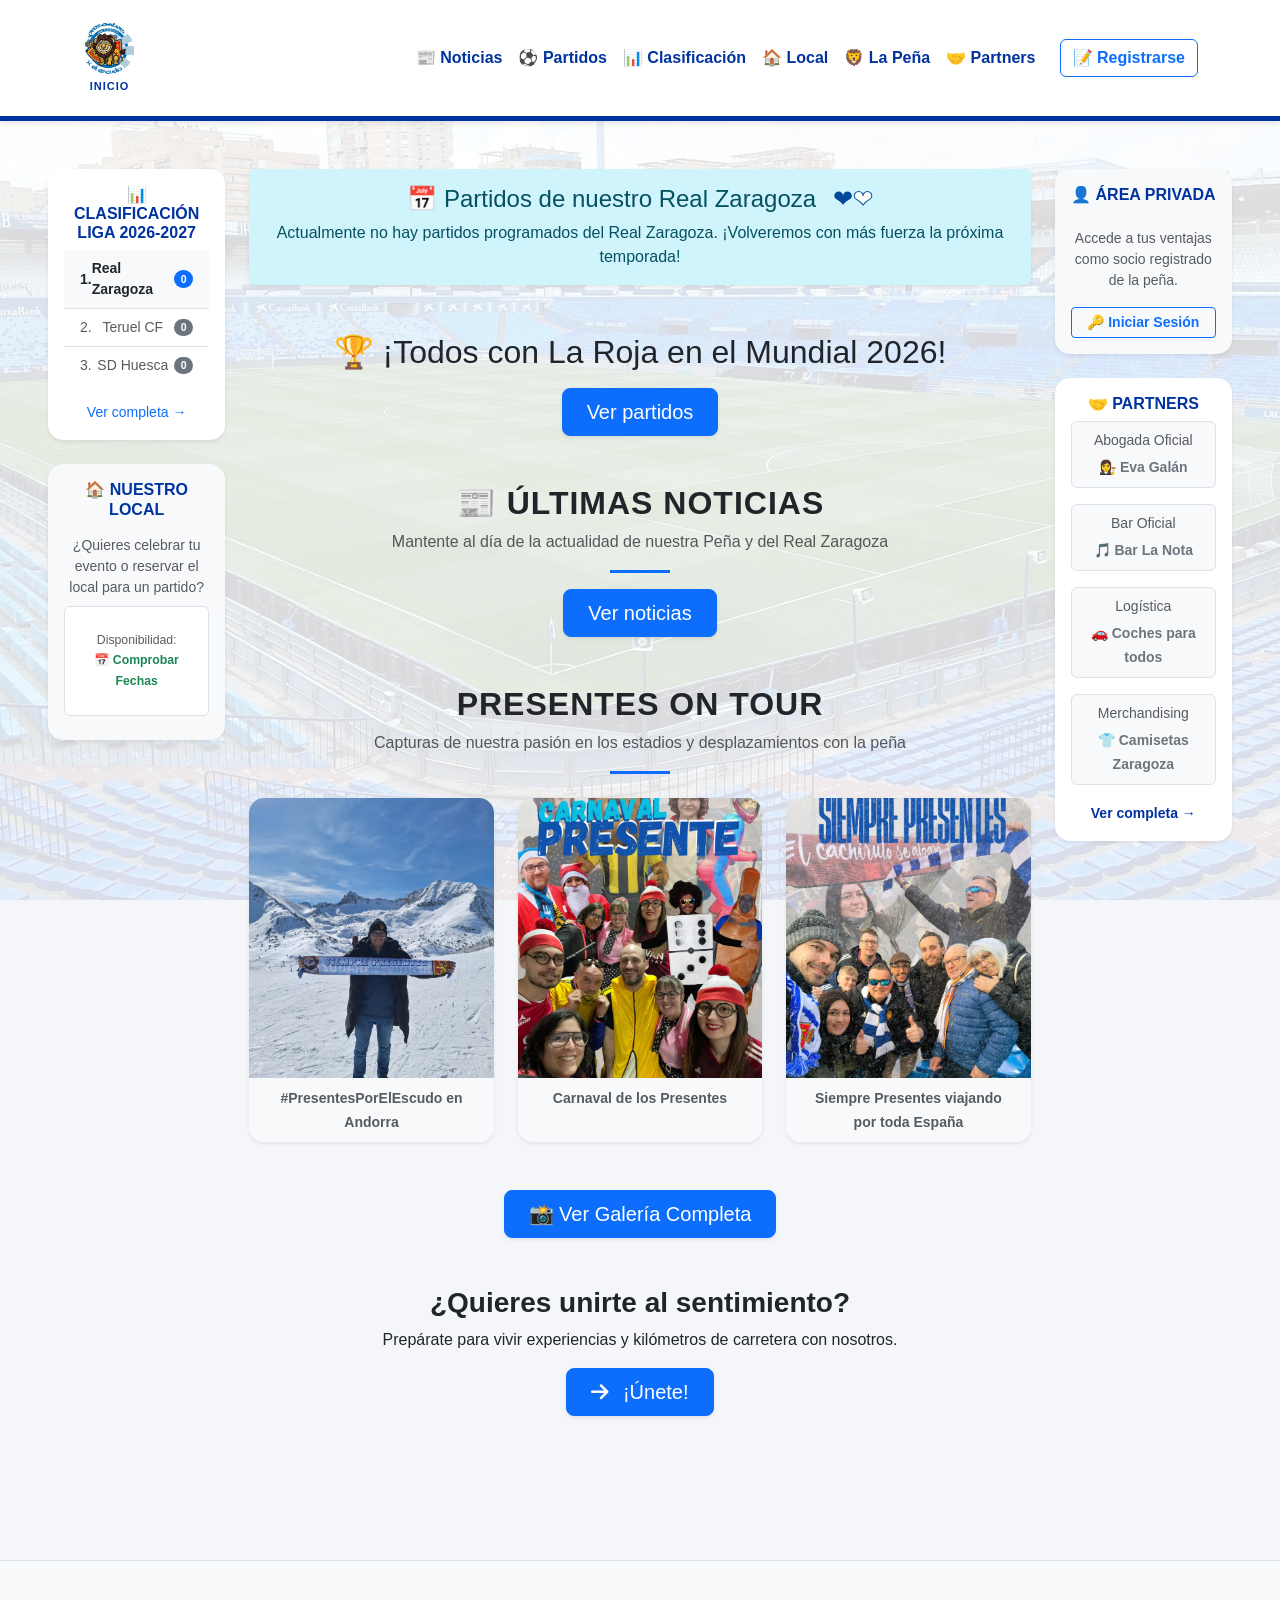
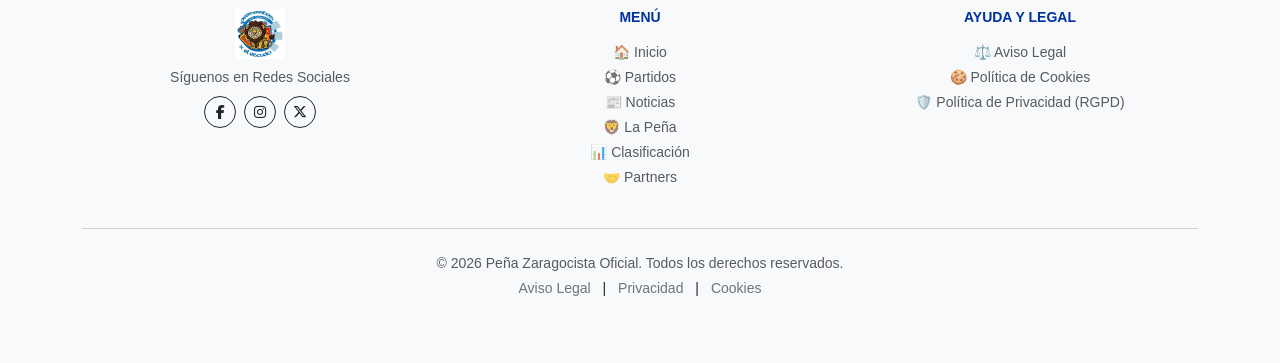
==== frontend/index.html @ 345c4e86 "Eliminacion de codigo duplicado" ====
<!DOCTYPE html>
<html lang="es">
<head>
    <meta charset="UTF-8">
    <meta name="viewport" content="width=device-width, initial-scale=1.0">
    <title>Peña Zaragocista - Portal Oficial</title>
    <link href="https://cdn.jsdelivr.net/npm/bootstrap@5.3.3/dist/css/bootstrap.min.css" rel="stylesheet">
    <link rel="stylesheet" href="https://cdnjs.cloudflare.com/ajax/libs/font-awesome/6.4.0/css/all.min.css">
    <link rel="stylesheet" href="css/style.css">
</head>
<body>

    <div id="header-placeholder"></div>

    <main class="py-5">
        <div class="container-fluid px-lg-5"> 
            <div class="row">
                
                <aside class="col-12 col-lg-2 d-none d-lg-block">
                    <div class="card p-3 border-0 shadow-sm mb-4 position-sticky" style="top: 20px;">
                        <h6 class="fw-bold text-center text-uppercase style-color" style="color: #0033A0;">📊 Clasificación Liga 2026-2027</h6>
                        <ol class="list-group list-group-numbered list-group-flush small">
                            <li class="list-group-item d-flex justify-content-between align-items-center fw-bold bg-light">
                                Real Zaragoza <span class="badge bg-primary rounded-pill">0</span>
                            </li>
                            <li class="list-group-item d-flex justify-content-between align-items-center text-muted">
                                Teruel CF <span class="badge bg-secondary rounded-pill">0</span>
                            </li>
                            <li class="list-group-item d-flex justify-content-between align-items-center text-muted">
                                SD Huesca <span class="badge bg-secondary rounded-pill">0</span>
                            </li>
                        </ol>
                        <div class="text-center mt-3">
                            <a href="clasificacion.html" class="btn btn-sm btn-link p-0 text-decoration-none">Ver completa →</a>
                        </div>
                    </div>

                    <div class="card p-3 border-0 shadow-sm position-sticky" style="top: 240px; text-align: center; background-color: #f8f9fa;">
                        <h6 class="fw-bold text-uppercase style-color" style="color: #0033A0;">🏠 Nuestro Local</h6>
                        <div class="text-start small mt-2">
                            <p class="text-muted mb-2 text-center">¿Quieres celebrar tu evento o reservar el local para un partido?</p>
                            <div class="p-2 border rounded bg-white mb-2 text-center">
                                <a href="reservas.html" class="list-group-item list-group-item-action py-3 lh-tight">
                                    <small class="text-muted d-block">Disponibilidad:</small>
                                    <span class="fw-bold text-success small">📅 Comprobar Fechas</span>
                                </a>
                            </div>
                        </div>
                    </div>
                </aside>

                <div class="col-12 col-lg-8">
                    <div class="alert alert-info border-0 shadow-sm mb-5 text-center" role="alert">
                        <h4 class="alert-heading">📅 Partidos de nuestro  Real Zaragoza <span style="color: #004a99; margin-left: 10px;">❤</span><span style="color: #ffffff; -webkit-text-stroke: 1px #004a99;">❤</span></h4>
                        <p class="mb-0">Actualmente no hay partidos programados del Real Zaragoza. ¡Volveremos con más fuerza la próxima temporada!</p>
                    </div>

                    <div class="text-center mb-4">
                        <h2 class="mb-3">🏆 ¡Todos con La Roja en el Mundial 2026!</h2>
                        <a href="partidos.html" class="btn btn-primary btn-lg shadow-sm px-4">Ver partidos</a>
                    </div>
                    <div id="contenedor-mundial" class="row g-4 justify-content-center"></div>
                    
                    <section class="my-5">
                        <div class="text-center mb-4">
                            <h2 class="fw-bold text-uppercase" style="letter-spacing: 1px;">📰 Últimas Noticias</h2>
                            <p class="text-muted">Mantente al día de la actualidad de nuestra Peña y del Real Zaragoza</p>
                            <hr class="mx-auto" style="width: 60px; height: 3px; background-color: #0d6efd; border: none; opacity: 1;">
                            <a href="noticias.html" class="btn btn-primary btn-lg shadow-sm px-4">Ver noticias</a>
                        </div>
                        <div id="contenedor-noticias" class="row g-4 justify-content-center"></div>
                    </section>

                    <section class="my-5">
                        <div class="text-center mb-4">
                            <h2 class="fw-bold text-uppercase" style="letter-spacing: 1px;">Presentes On Tour</h2>
                            <p class="text-muted">Capturas de nuestra pasión en los estadios y desplazamientos con la peña</p>
                            <hr class="mx-auto" style="width: 60px; height: 3px; background-color: #0d6efd; border: none; opacity: 1;">
                        </div>

                        <div class="row g-4">
                            <div class="col-12 col-md-4">
                                <div class="card h-100 border-0 shadow-sm overflow-hidden gallery-card">
                                    <img src="assets/viaje_andorra.webp" class="card-img-top img-fluid" alt="Desplazamiento Andorra" style="object-fit: cover; height: 280px;" data-bs-toggle="modal" data-bs-target="#galleryModal" onclick="enmascararImagen(this)">
                                    <div class="card-body bg-light text-center py-2">
                                        <small class="text-muted fw-bold">#PresentesPorElEscudo en Andorra</small>
                                    </div>
                                </div>
                            </div>
                            <div class="col-12 col-md-4">
                                <div class="card h-100 border-0 shadow-sm overflow-hidden gallery-card">
                                    <img src="assets/carnaval_presentes.webp" class="card-img-top img-fluid" alt="Recibimiento al Real Zaragoza" style="object-fit: cover; height: 280px;" data-bs-toggle="modal" data-bs-target="#galleryModal" onclick="enmascararImagen(this)">
                                    <div class="card-body bg-light text-center py-2">
                                        <small class="text-muted fw-bold">Carnaval de los Presentes</small>
                                    </div>
                                </div>
                            </div>
                            <div class="col-12 col-md-4">
                                <div class="card h-100 border-0 shadow-sm overflow-hidden gallery-card">
                                    <img src="assets/Siempre_presentes.webp" class="card-img-top img-fluid" alt="Grada Romareda" style="object-fit: cover; height: 280px;" data-bs-toggle="modal" data-bs-target="#galleryModal" onclick="enmascararImagen(this)">
                                    <div class="card-body bg-light text-center py-2">
                                        <small class="text-muted fw-bold">Siempre Presentes viajando por toda España</small>
                                    </div>
                                </div>
                            </div>
                        </div>

                        <div class="text-center mt-5">
                            <a href="galeria.html" class="btn btn-primary btn-lg shadow-sm px-4">📸 Ver Galería Completa</a>
                        </div>
                        <div class="text-center mt-5">
                            <h3 class="fw-bold">¿Quieres unirte al sentimiento?</h3>
                            <p>Prepárate para vivir experiencias y kilómetros de carretera con nosotros.</p>
                            <a href="contacto.html" class="btn btn-primary btn-lg shadow-sm px-4">
                                <i class="fas fa-arrow-right me-2"></i> ¡Únete!
                            </a>
                        </div>
                    </section>
                </div>

                <aside class="col-12 col-lg-2 d-none d-lg-block">
    
                    <div class="card p-3 border-0 shadow-sm mb-4 position-sticky" style="top: 20px; text-align: center; background-color: #f8f9fa;">
                        <h6 class="fw-bold text-uppercase style-color" style="color: #0033A0;">👤 Área Privada</h6>
                        
                        <div id="panel-anonimo" class="mt-3">
                            <p class="text-muted small">Accede a tus ventajas como socio registrado de la peña.</p>
                            <a href="login.html" class="btn btn-sm btn-outline-primary w-100 fw-bold">🔑 Iniciar Sesión</a>
                        </div>

                        <div id="socio-panel-info" class="text-start small mt-2 d-none">
                            <div class="text-center mb-2">
                                <span class="fw-bold" id="nombre-bienvenida">Socio</span>
                            </div>
                            <div class="p-2 border rounded bg-white mb-2">
                                <small class="text-muted d-block">Estado de Cuota:</small>
                                <span class="badge bg-success">✅ Pagada 2026</span>
                            </div>
                            <div class="p-2 border rounded bg-white mb-2">
                                <small class="text-muted d-block">Tus Reservas:</small>
                                <span class="fw-bold text-secondary text-truncate d-block">🚗 Coches en el area privada</span>
                            </div>
                            
                            <div class="text-center mt-3 d-flex flex-column gap-2">
                                <a href="socio.html" class="btn btn-sm btn-primary w-100 fw-bold">Gestionar mi Perfil</a>
                                <button id="btn-cerrar-sesion" class="btn btn-sm btn-link text-danger text-decoration-none">Cerrar Sesión</button>
                            </div>
                        </div>
                    </div>

                    <div class="card p-3 border-0 shadow-sm position-sticky" style="top: 260px; text-align: center;">
                        <h6 class="fw-bold text-uppercase style-color" style="color: #0033A0;">🤝 Partners</h6>
                        <div class="d-flex flex-column gap-3 align-items-center">
                            <div class="p-2 border rounded bg-light w-100">
                                <small class="text-muted d-block mb-1">Abogada Oficial</small>
                                <span class="fw-bold text-secondary small">👩‍⚖️ Eva Galán</span>
                            </div>
                            <div class="p-2 border rounded bg-light w-100">
                                <small class="text-muted d-block mb-1">Bar Oficial</small>
                                <span class="fw-bold text-secondary small">🎵 Bar La Nota</span>
                            </div>
                            <div class="p-2 border rounded bg-light w-100">
                                <small class="text-muted d-block mb-1">Logística</small>
                                <span class="fw-bold text-secondary small">🚗 Coches para todos</span>
                            </div>
                            <div class="p-2 border rounded bg-light w-100">
                                <small class="text-muted d-block mb-1">Merchandising</small>
                                <span class="fw-bold text-secondary small">👕 Camisetas Zaragoza</span>
                            </div>
                        </div>
                        <div class="text-center mt-3">
                            <a href="partners.html" class="btn btn-sm btn-link p-0 text-decoration-none fw-bold" style="color: #0033A0;">Ver completa →</a>
                        </div>
                    </div>
                </aside>

            </div>
        </div>
    </main>

    <div id="footer-placeholder"></div>

    <script src="https://cdn.jsdelivr.net/npm/bootstrap@5.3.3/dist/js/bootstrap.bundle.min.js"></script>
    <script src="js/components/header.js"></script>
    <script src="js/components/footer.js"></script>
    <script src="js/app.js"></script>

    <script>
        document.addEventListener("DOMContentLoaded", () => {
            const panelAnonimo = document.getElementById("panel-anonimo");
            const socioPanelInfo = document.getElementById("socio-panel-info");
            const nombreBienvenida = document.getElementById("nombre-bienvenida");
            const btnCambiarRol = document.getElementById("btn-cambiar-rol");
            const btnCerrarSesion = document.getElementById("btn-cerrar-sesion");

            const socioId = localStorage.getItem("socio_id");
            const socioNombre = localStorage.getItem("socio_nombre");
            const socioRol = localStorage.getItem("socio_rol"); 

            if (socioId && socioNombre) {
                panelAnonimo.classList.add("d-none");
                socioPanelInfo.classList.remove("d-none");
                nombreBienvenida.textContent = `¡Hola, ${socioNombre}!`;

                // PUNTO 3: REPARACIÓN ROBUSTA DEL FILTRO DE SEGURIDAD DEL BOTÓN ADMIN
                if (socioRol === "Admin" || socioRol === "admin") {
                    btnCambiarRol.classList.remove("d-none"); 
                    btnCambiarRol.setAttribute("href", "panel.html"); 
                } else {
                    btnCambiarRol.classList.add("d-none"); // Se asegura de ocultarlo a los socios normales
                }
            } else {
                if (panelAnonimo) {
                    panelAnonimo.classList.remove('d-none');
                    panelAnonimo.classList.add("d-block");
                }
                if (socioPanelInfo) socioPanelInfo.classList.add("d-none");
            }

            if (btnCerrarSesion) {
                btnCerrarSesion.addEventListener("click", (e) => {
                    e.preventDefault();
                    localStorage.clear();
                    window.location.reload();
                });
            }
        });

        function enmascararImagen(elemento) {
            const rutaImagen = elemento.getAttribute('src');
            const imagenModal = document.getElementById('modalImage');
            if (imagenModal) {
                imagenModal.setAttribute('src', rutaImagen);
            }
        }
    </script>

    <div class="modal fade" id="galleryModal" tabindex="-1" aria-hidden="true">
        <div class="modal-dialog modal-dialog-centered modal-lg">
            <div class="modal-content bg-transparent border-0">
                <div class="modal-body p-0 position-relative text-center">
                    <button type="button" class="btn-close btn-close-white position-absolute top-0 end-0 m-3" data-bs-dismiss="modal" aria-label="Close"></button>
                    <img src="" id="modalImage" class="img-fluid rounded shadow-lg" alt="Imagen ampliada" style="max-height: 85vh; object-fit: contain;">
                </div>
            </div>
        </div>
    </div>

</body>
</html>
---- frontend/css/style.css ----
/* --- 1. VARIABLES CORPORATIVAS --- */
:root {
    --azul-zaragoza: #0033A0;
    --oro-zaragoza: #FFD700;
    --blanco: #ffffff;
    --gris-fondo: #f4f6f9;
    --gris-texto: #212529;
}

/* --- 2. ESTRUCTURA BASE --- */
* { box-sizing: border-box; }

body {
    /* Combinamos un filtro blanco semitransparente (85%) y la imagen de fondo */
    background-image: linear-gradient(rgba(255, 255, 255, 0.85), rgba(255, 255, 255, 0.85)), url('../assets/romareda.jpg'); 
    
    /* Nota: He usado 'Andorra-Real_Zaragoza_previa.webp' que sé que la tienes en assets, 
       si descargas otra específica del estadio, cambia el nombre aquí a 'romareda-bg.jpg' */

    background-attachment: fixed;    /* El fondo se queda quieto al hacer scroll */
    background-position: center;     /* Centra la foto */
    background-repeat: no-repeat;    /* Evita que se duplique */
    background-size: cover;          /* Cubre toda la pantalla */
    background-color: var(--gris-fondo); /* Respaldo por si acaso */
    
    color: var(--gris-texto);
    font-family: 'Segoe UI', Roboto, Helvetica, Arial, sans-serif;
    min-height: 100vh;
    display: flex;
    flex-direction: column;
    margin: 0;
}

main {
    flex: 1;
    padding-bottom: 3rem;
}

/* --- 3. HEADER & NAVBAR --- */
#header-placeholder .navbar {
    background-color: var(--blanco) !important;
    border-bottom: 5px solid var(--azul-zaragoza) !important;
    padding: 1rem 0;
    box-shadow: 0 2px 5px rgba(0,0,0,0.1);
}

/* Efecto hover en los enlaces del menú */
.navbar-nav .nav-link {
    transition: transform 0.2s, opacity 0.2s;
}

.navbar-nav .nav-link:hover {
    transform: translateY(-2px);
    opacity: 0.7;
}

/* --- 4. CARTELERA Y TARJETAS --- */
.card {
    border: none;
    border-radius: 15px;
    box-shadow: 0 6px 15px rgba(0,0,0,0.08);
    transition: all 0.3s ease;
}

.card:hover { transform: translateY(-5px); }

/* --- 5. FOOTER Y REDES --- */
footer {
    background-color: var(--blanco);
    border-top: 1px solid #dee2e6;
    padding: 2rem 0;
    text-align: center;
}

.footer-sociales a {
    color: var(--azul-zaragoza);
    font-size: 1.5rem;
    transition: 0.3s;
}

/* --- 6. SECCIÓN GALERÍA INTERACTIVA --- */
.gallery-card img {
    transition: transform 0.4s ease;
    cursor: zoom-in; /* Cursor de lupa para invitar al clic */
}

.gallery-card:hover img {
    transform: scale(1.05); /* Zoom suave a la foto */
}

.gallery-card {
    transition: box-shadow 0.3s ease;
}

.gallery-card:hover {
    box-shadow: 0 8px 20px rgba(0,0,0,0.15) !important;
}
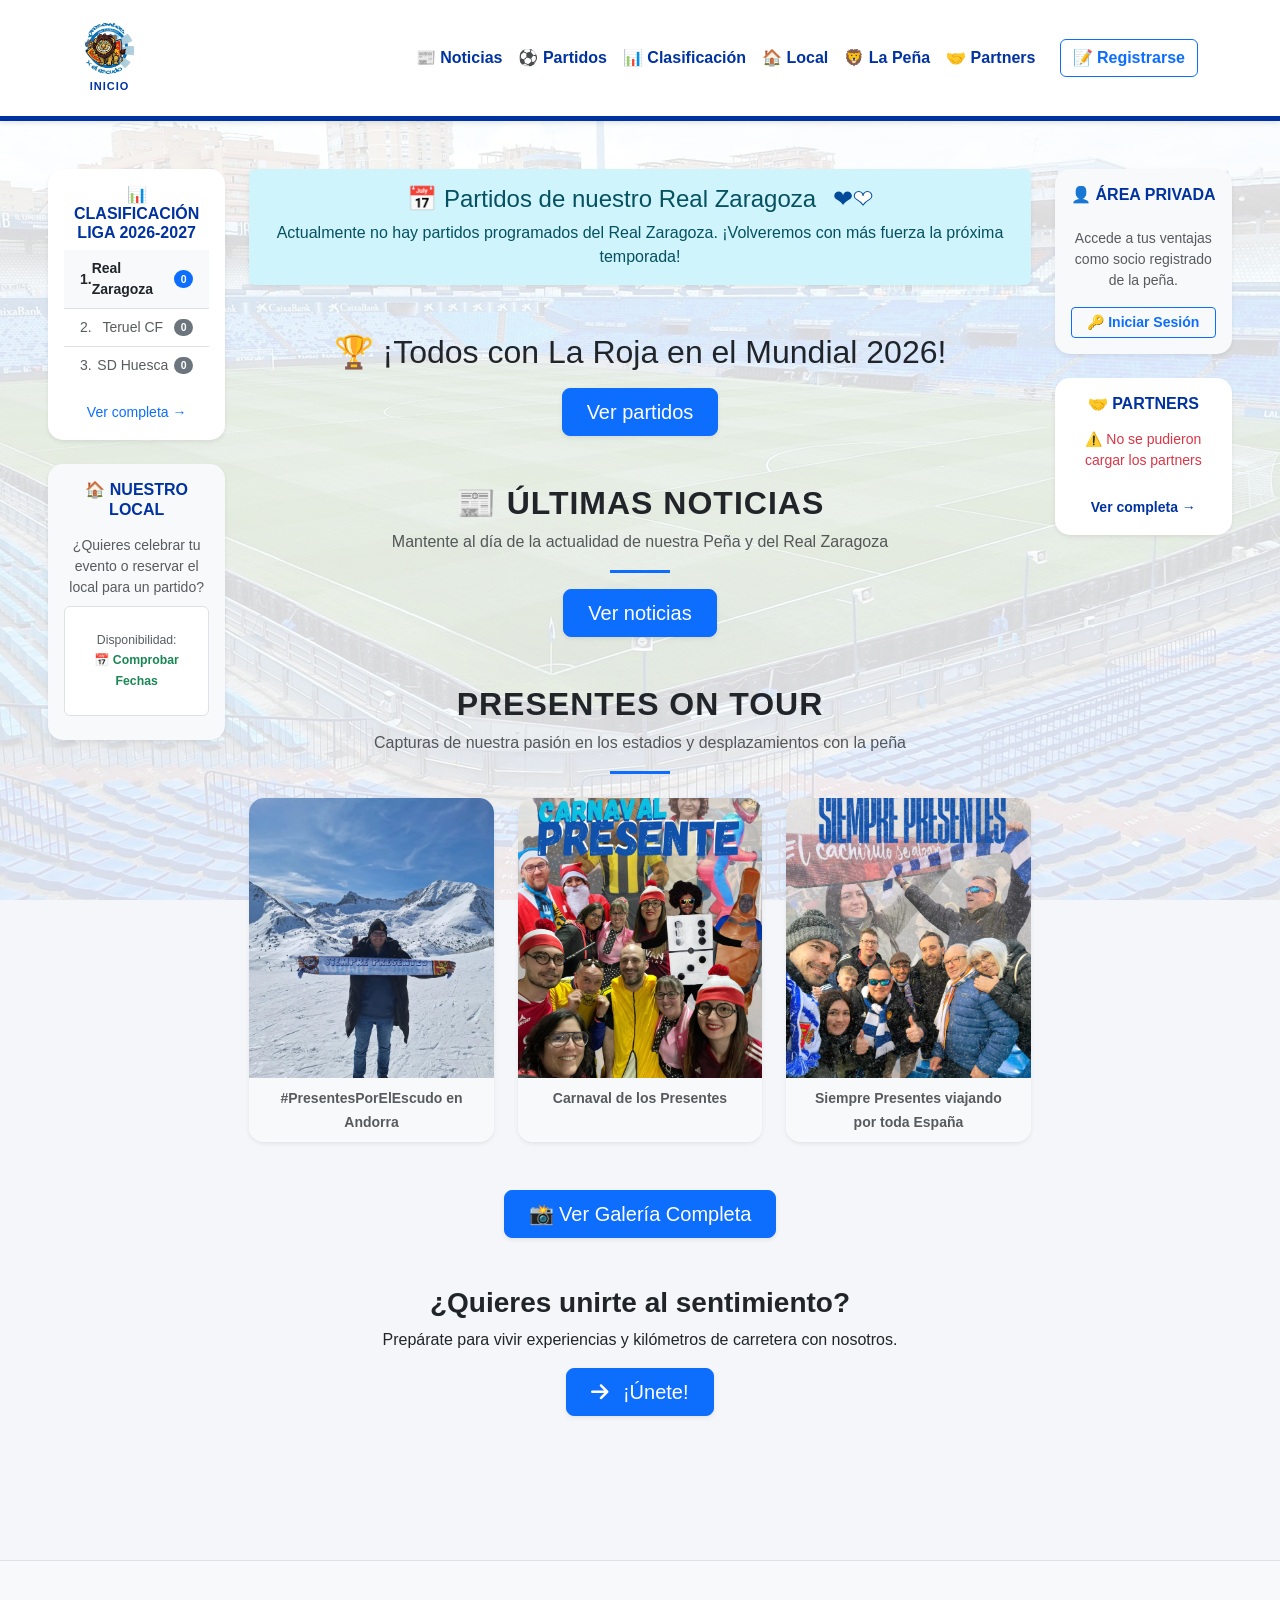
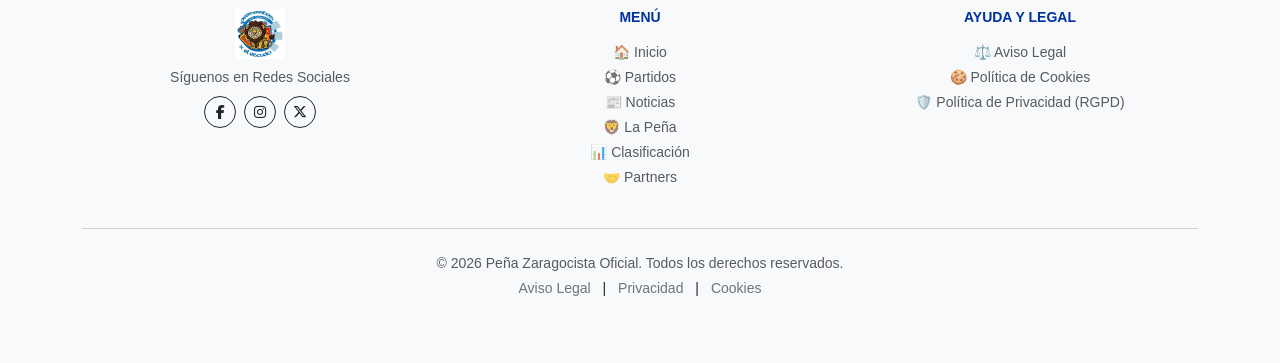
==== commit 96040e30: "eat: partners dinámicos integrados en index, vista pública y panel admin con IDs corregidos" ====
--- a/frontend/index.html
+++ b/frontend/index.html
@@ -150,24 +150,11 @@
 
                     <div class="card p-3 border-0 shadow-sm position-sticky" style="top: 260px; text-align: center;">
                         <h6 class="fw-bold text-uppercase style-color" style="color: #0033A0;">🤝 Partners</h6>
-                        <div class="d-flex flex-column gap-3 align-items-center">
-                            <div class="p-2 border rounded bg-light w-100">
-                                <small class="text-muted d-block mb-1">Abogada Oficial</small>
-                                <span class="fw-bold text-secondary small">👩‍⚖️ Eva Galán</span>
-                            </div>
-                            <div class="p-2 border rounded bg-light w-100">
-                                <small class="text-muted d-block mb-1">Bar Oficial</small>
-                                <span class="fw-bold text-secondary small">🎵 Bar La Nota</span>
-                            </div>
-                            <div class="p-2 border rounded bg-light w-100">
-                                <small class="text-muted d-block mb-1">Logística</small>
-                                <span class="fw-bold text-secondary small">🚗 Coches para todos</span>
-                            </div>
-                            <div class="p-2 border rounded bg-light w-100">
-                                <small class="text-muted d-block mb-1">Merchandising</small>
-                                <span class="fw-bold text-secondary small">👕 Camisetas Zaragoza</span>
-                            </div>
-                        </div>
+                        
+                        <div id="contenedor-partners-index" class="d-flex flex-column gap-3 align-items-center">
+                            <div class="text-muted small py-2">Cargando patrocinadores...</div>
+                        </div>
+                        
                         <div class="text-center mt-3">
                             <a href="partners.html" class="btn btn-sm btn-link p-0 text-decoration-none fw-bold" style="color: #0033A0;">Ver completa →</a>
                         </div>
@@ -178,7 +165,7 @@
         </div>
     </main>
 
-    <div id="footer-placeholder"></div>
+<div id="footer-placeholder"></div>
 
     <script src="https://cdn.jsdelivr.net/npm/bootstrap@5.3.3/dist/js/bootstrap.bundle.min.js"></script>
     <script src="js/components/header.js"></script>
@@ -186,7 +173,10 @@
     <script src="js/app.js"></script>
 
     <script>
-        document.addEventListener("DOMContentLoaded", () => {
+        document.addEventListener("DOMContentLoaded", async () => {
+            // -----------------------------------------------------------------
+            // 1. GESTIÓN DE SESIÓN Y ROLES DE SOCIO
+            // -----------------------------------------------------------------
             const panelAnonimo = document.getElementById("panel-anonimo");
             const socioPanelInfo = document.getElementById("socio-panel-info");
             const nombreBienvenida = document.getElementById("nombre-bienvenida");
@@ -198,16 +188,18 @@
             const socioRol = localStorage.getItem("socio_rol"); 
 
             if (socioId && socioNombre) {
-                panelAnonimo.classList.add("d-none");
-                socioPanelInfo.classList.remove("d-none");
-                nombreBienvenida.textContent = `¡Hola, ${socioNombre}!`;
-
-                // PUNTO 3: REPARACIÓN ROBUSTA DEL FILTRO DE SEGURIDAD DEL BOTÓN ADMIN
-                if (socioRol === "Admin" || socioRol === "admin") {
-                    btnCambiarRol.classList.remove("d-none"); 
-                    btnCambiarRol.setAttribute("href", "panel.html"); 
-                } else {
-                    btnCambiarRol.classList.add("d-none"); // Se asegura de ocultarlo a los socios normales
+                if (panelAnonimo) panelAnonimo.classList.add("d-none");
+                if (socioPanelInfo) socioPanelInfo.classList.remove("d-none");
+                if (nombreBienvenida) nombreBienvenida.textContent = `¡Hola, ${socioNombre}!`;
+
+                // Filtro de seguridad para el botón de Administración
+                if (btnCambiarRol) {
+                    if (socioRol === "Admin" || socioRol === "admin") {
+                        btnCambiarRol.classList.remove("d-none"); 
+                        btnCambiarRol.setAttribute("href", "panel.html"); 
+                    } else {
+                        btnCambiarRol.classList.add("d-none");
+                    }
                 }
             } else {
                 if (panelAnonimo) {
@@ -224,8 +216,47 @@
                     window.location.reload();
                 });
             }
+
+            // -----------------------------------------------------------------
+            // 2. CARGA DINÁMICA DE PARTNERS DESDE LA API
+            // -----------------------------------------------------------------
+            const contenedorPartners = document.getElementById("contenedor-partners-index");
+            if (contenedorPartners) {
+                // Si BACKEND_URL ya viene definida de js/app.js, la respeta; si no, usa el fallback local
+                const urlBackend = typeof BACKEND_URL !== "undefined" ? BACKEND_URL : "http://localhost:8000";
+
+                try {
+                    const res = await fetch(`${urlBackend}/partners`);
+                    if (!res.ok) throw new Error("Error en la respuesta del servidor");
+                    
+                    const partners = await res.json();
+                    
+                    if (partners.length === 0) {
+                        contenedorPartners.innerHTML = '<div class="text-muted small py-2">Próximamente nuevos patrocinadores</div>';
+                    } else {
+                        contenedorPartners.innerHTML = ""; // Limpiamos el mensaje de carga
+
+                        // Mostramos un máximo de 4 partners
+                        partners.slice(0, 4).forEach(partner => {
+                            const categoria = partner.categoria || partner.sector || "Patrocinador";
+                            const nombre = partner.nombre_comercial || partner.nombre || "Sponsor Activo";
+
+                            contenedorPartners.insertAdjacentHTML("beforeend", `
+                                <div class="p-2 border rounded bg-light w-100 animate__animated animate__fadeIn">
+                                    <small class="text-muted d-block mb-1 text-uppercase fw-semibold" style="font-size: 0.75rem;">${categoria}</small>
+                                    <span class="fw-bold text-secondary small">⭐ ${nombre}</span>
+                                </div>
+                            `);
+                        });
+                    }
+                } catch (err) {
+                    console.error("Error al cargar la barra lateral de partners:", err);
+                    contenedorPartners.innerHTML = '<div class="text-danger small py-2">⚠️ No se pudieron cargar los partners</div>';
+                }
+            }
         });
 
+        // Funciones globales (fuera del DOMContentLoaded para que el HTML pueda llamarlas con 'onclick')
         function enmascararImagen(elemento) {
             const rutaImagen = elemento.getAttribute('src');
             const imagenModal = document.getElementById('modalImage');
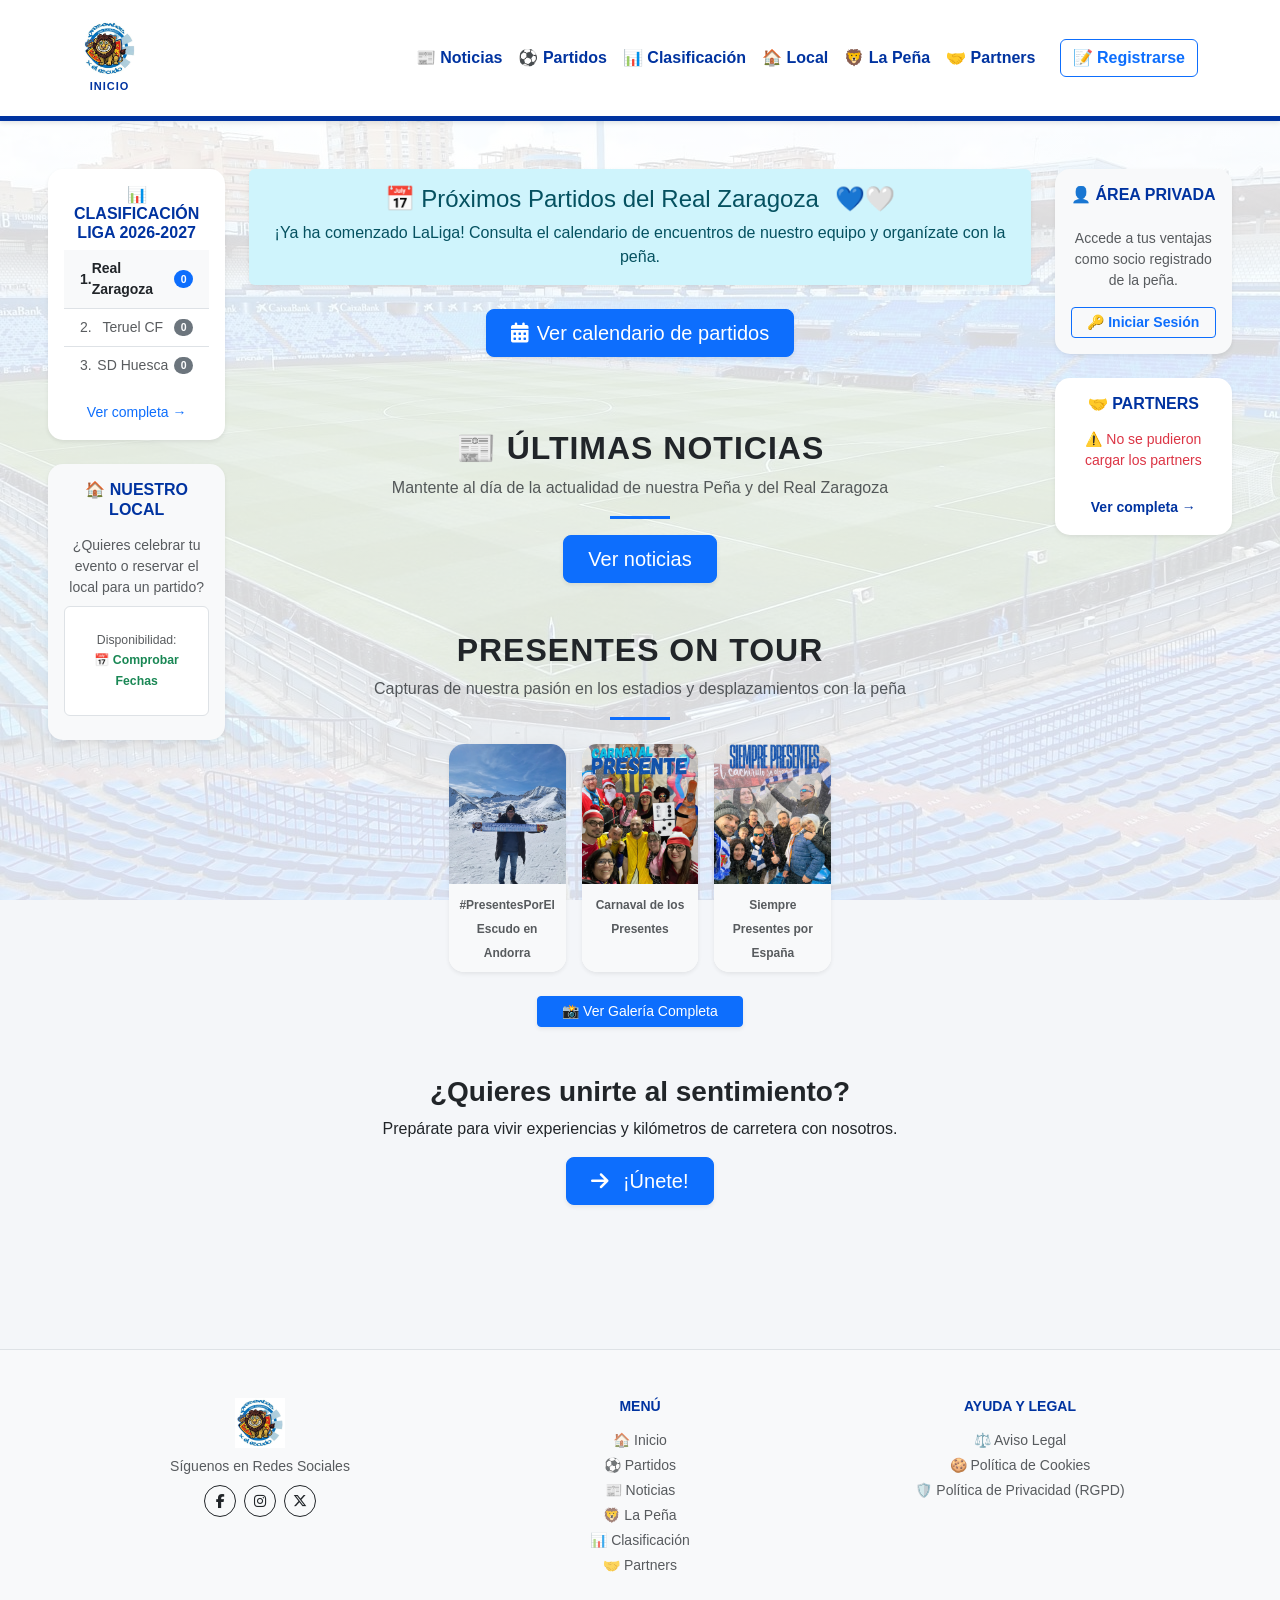
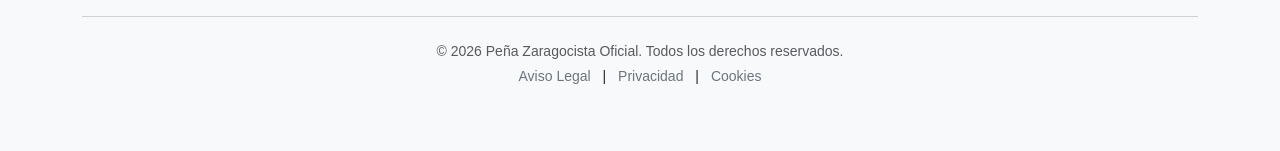
==== commit 1d7887c1: "Eliminanción de duplicidades y la parte del mundial no necesaria ya" ====
--- a/frontend/index.html
+++ b/frontend/index.html
@@ -50,16 +50,19 @@
                 </aside>
 
                 <div class="col-12 col-lg-8">
-                    <div class="alert alert-info border-0 shadow-sm mb-5 text-center" role="alert">
-                        <h4 class="alert-heading">📅 Partidos de nuestro  Real Zaragoza <span style="color: #004a99; margin-left: 10px;">❤</span><span style="color: #ffffff; -webkit-text-stroke: 1px #004a99;">❤</span></h4>
-                        <p class="mb-0">Actualmente no hay partidos programados del Real Zaragoza. ¡Volveremos con más fuerza la próxima temporada!</p>
-                    </div>
-
-                    <div class="text-center mb-4">
-                        <h2 class="mb-3">🏆 ¡Todos con La Roja en el Mundial 2026!</h2>
-                        <a href="partidos.html" class="btn btn-primary btn-lg shadow-sm px-4">Ver partidos</a>
-                    </div>
-                    <div id="contenedor-mundial" class="row g-4 justify-content-center"></div>
+                    <div class="alert alert-info border-0 shadow-sm mb-4 text-center" role="alert">
+                        <h4 class="alert-heading">📅 Próximos Partidos del Real Zaragoza <span style="color: #004a99; margin-left: 10px;">💙</span><span style="color: #ffffff; -webkit-text-stroke: 1px #004a99;">🤍</span></h4>
+                        <p class="mb-0">¡Ya ha comenzado LaLiga! Consulta el calendario de encuentros de nuestro equipo y organízate con la peña.</p>
+                    </div>
+
+                    <div class="text-center mb-5">
+                        <a href="partidos.html" class="btn btn-primary btn-lg shadow-sm px-4">
+                            <i class="fas fa-calendar-alt me-2"></i>Ver calendario de partidos
+                        </a>
+                    </div>
+
+                    <!-- Contenedor dinámico listo para renderizar las tarjetas/filas de los partidos desde tu script JavaScript -->
+                    <div id="contenedor-partidos" class="row g-4 justify-content-center"></div>
                     
                     <section class="my-5">
                         <div class="text-center mb-4">
@@ -78,36 +81,39 @@
                             <hr class="mx-auto" style="width: 60px; height: 3px; background-color: #0d6efd; border: none; opacity: 1;">
                         </div>
 
-                        <div class="row g-4">
-                            <div class="col-12 col-md-4">
+                        <!-- Cambiado col-md-4 por col-6 col-md-3 y añadido justify-content-center -->
+                        <div class="row g-3 justify-content-center">
+                            <div class="col-6 col-md-3 col-lg-2">
                                 <div class="card h-100 border-0 shadow-sm overflow-hidden gallery-card">
-                                    <img src="assets/viaje_andorra.webp" class="card-img-top img-fluid" alt="Desplazamiento Andorra" style="object-fit: cover; height: 280px;" data-bs-toggle="modal" data-bs-target="#galleryModal" onclick="enmascararImagen(this)">
-                                    <div class="card-body bg-light text-center py-2">
-                                        <small class="text-muted fw-bold">#PresentesPorElEscudo en Andorra</small>
+                                    <!-- Altura reducida a 140px y cursor pointer para dar feedback de miniatura -->
+                                    <img src="assets/viaje_andorra.webp" class="card-img-top img-fluid" alt="Desplazamiento Andorra" style="object-fit: cover; height: 140px; cursor: pointer;" data-bs-toggle="modal" data-bs-target="#galleryModal" onclick="enmascararImagen(this)">
+                                    <div class="card-body bg-light text-center p-2">
+                                        <small class="text-muted fw-bold style-lh-sm" style="font-size: 0.75rem;">#PresentesPorElEscudo en Andorra</small>
                                     </div>
                                 </div>
                             </div>
-                            <div class="col-12 col-md-4">
+                            <div class="col-6 col-md-3 col-lg-2">
                                 <div class="card h-100 border-0 shadow-sm overflow-hidden gallery-card">
-                                    <img src="assets/carnaval_presentes.webp" class="card-img-top img-fluid" alt="Recibimiento al Real Zaragoza" style="object-fit: cover; height: 280px;" data-bs-toggle="modal" data-bs-target="#galleryModal" onclick="enmascararImagen(this)">
-                                    <div class="card-body bg-light text-center py-2">
-                                        <small class="text-muted fw-bold">Carnaval de los Presentes</small>
+                                    <img src="assets/carnaval_presentes.webp" class="card-img-top img-fluid" alt="Recibimiento al Real Zaragoza" style="object-fit: cover; height: 140px; cursor: pointer;" data-bs-toggle="modal" data-bs-target="#galleryModal" onclick="enmascararImagen(this)">
+                                    <div class="card-body bg-light text-center p-2">
+                                        <small class="text-muted fw-bold" style="font-size: 0.75rem;">Carnaval de los Presentes</small>
                                     </div>
                                 </div>
                             </div>
-                            <div class="col-12 col-md-4">
+                            <div class="col-6 col-md-3 col-lg-2">
                                 <div class="card h-100 border-0 shadow-sm overflow-hidden gallery-card">
-                                    <img src="assets/Siempre_presentes.webp" class="card-img-top img-fluid" alt="Grada Romareda" style="object-fit: cover; height: 280px;" data-bs-toggle="modal" data-bs-target="#galleryModal" onclick="enmascararImagen(this)">
-                                    <div class="card-body bg-light text-center py-2">
-                                        <small class="text-muted fw-bold">Siempre Presentes viajando por toda España</small>
+                                    <img src="assets/Siempre_presentes.webp" class="card-img-top img-fluid" alt="Grada Romareda" style="object-fit: cover; height: 140px; cursor: pointer;" data-bs-toggle="modal" data-bs-target="#galleryModal" onclick="enmascararImagen(this)">
+                                    <div class="card-body bg-light text-center p-2">
+                                        <small class="text-muted fw-bold" style="font-size: 0.75rem;">Siempre Presentes por España</small>
                                     </div>
                                 </div>
                             </div>
                         </div>
 
-                        <div class="text-center mt-5">
-                            <a href="galeria.html" class="btn btn-primary btn-lg shadow-sm px-4">📸 Ver Galería Completa</a>
-                        </div>
+                        <div class="text-center mt-4">
+                            <a href="galeria.html" class="btn btn-primary btn-sm shadow-sm px-4">📸 Ver Galería Completa</a>
+                        </div>
+                        
                         <div class="text-center mt-5">
                             <h3 class="fw-bold">¿Quieres unirte al sentimiento?</h3>
                             <p>Prepárate para vivir experiencias y kilómetros de carretera con nosotros.</p>
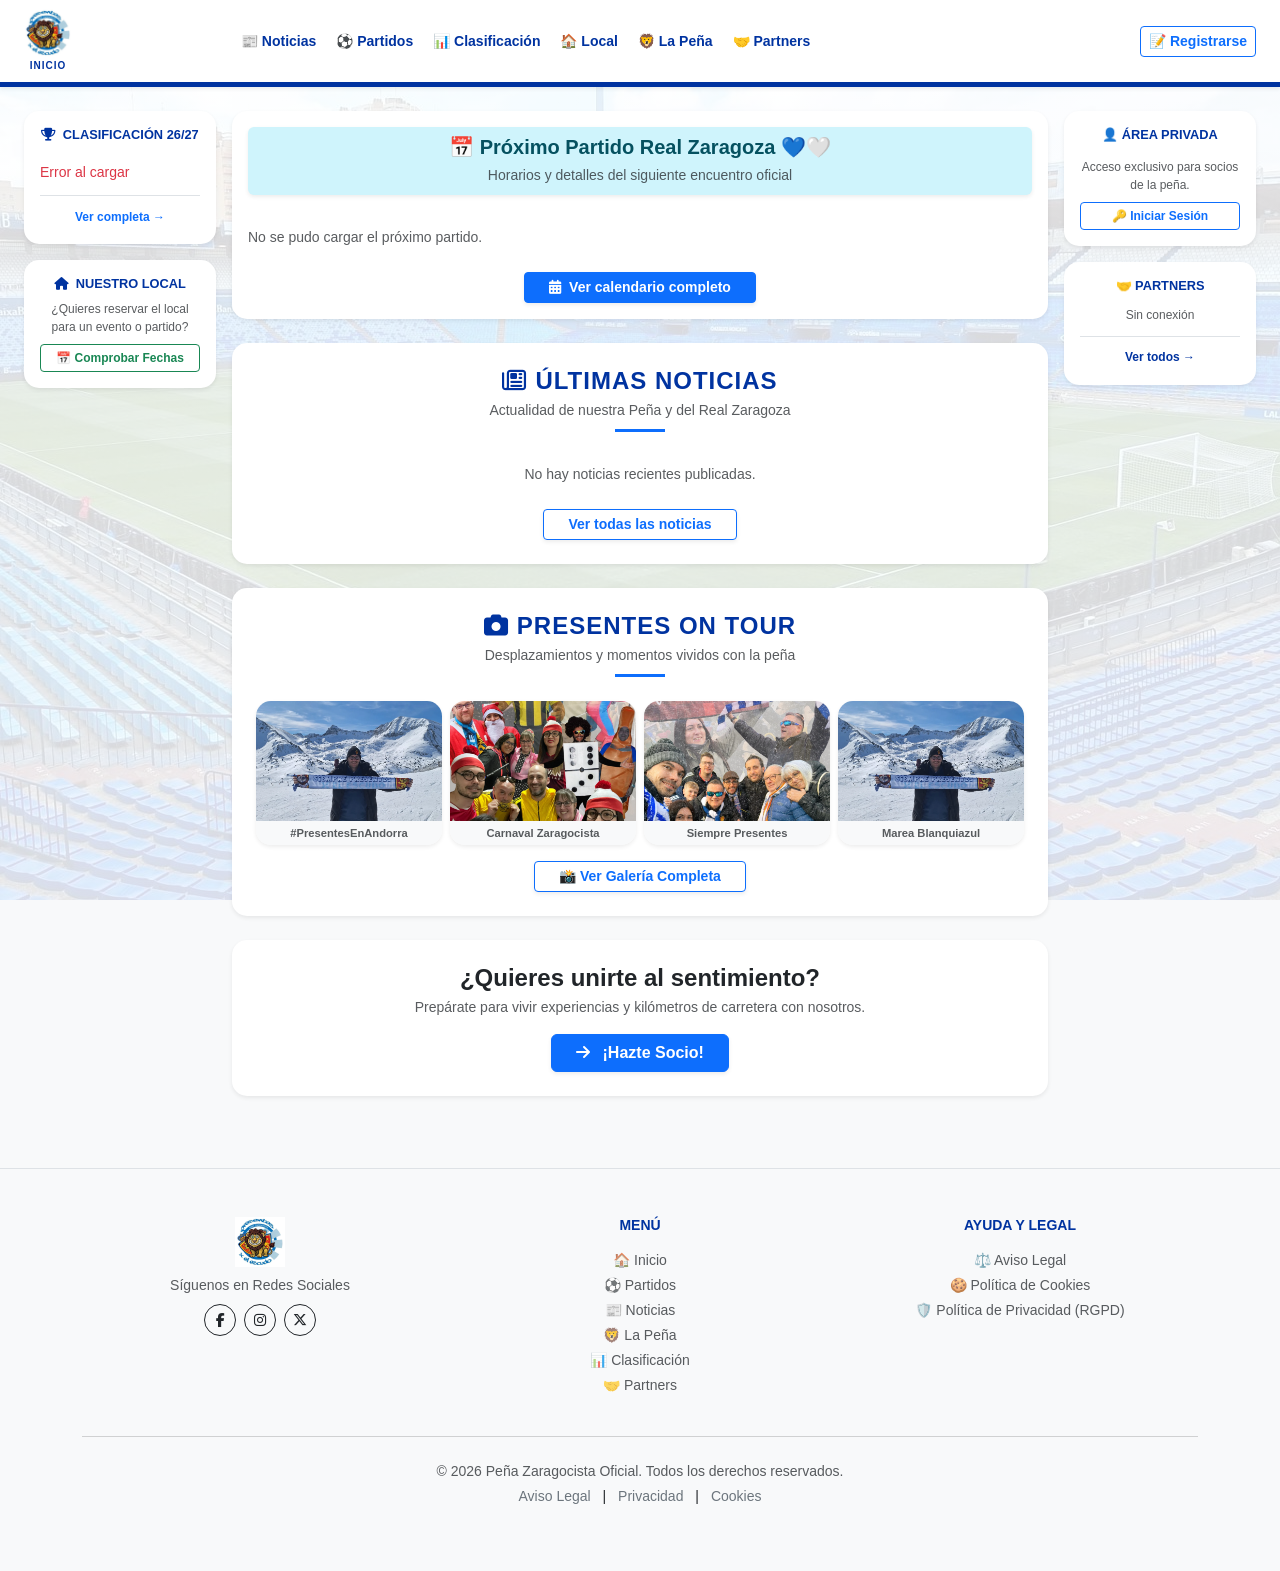
==== commit e5f45018: "Añadir clasificacion y partidos. mejorar el header y la pagina de inicio mejorando la visualización" ====
--- a/frontend/index.html
+++ b/frontend/index.html
@@ -8,161 +8,189 @@
     <link rel="stylesheet" href="https://cdnjs.cloudflare.com/ajax/libs/font-awesome/6.4.0/css/all.min.css">
     <link rel="stylesheet" href="css/style.css">
 </head>
-<body>
+<body class="bg-light">
 
     <div id="header-placeholder"></div>
 
-    <main class="py-5">
-        <div class="container-fluid px-lg-5"> 
-            <div class="row">
+    <main class="py-4">
+        <div class="container-fluid px-lg-4"> 
+            <div class="row g-3">
                 
+                <!-- LATERAL IZQUIERDO -->
                 <aside class="col-12 col-lg-2 d-none d-lg-block">
-                    <div class="card p-3 border-0 shadow-sm mb-4 position-sticky" style="top: 20px;">
-                        <h6 class="fw-bold text-center text-uppercase style-color" style="color: #0033A0;">📊 Clasificación Liga 2026-2027</h6>
-                        <ol class="list-group list-group-numbered list-group-flush small">
-                            <li class="list-group-item d-flex justify-content-between align-items-center fw-bold bg-light">
-                                Real Zaragoza <span class="badge bg-primary rounded-pill">0</span>
-                            </li>
-                            <li class="list-group-item d-flex justify-content-between align-items-center text-muted">
-                                Teruel CF <span class="badge bg-secondary rounded-pill">0</span>
-                            </li>
-                            <li class="list-group-item d-flex justify-content-between align-items-center text-muted">
-                                SD Huesca <span class="badge bg-secondary rounded-pill">0</span>
-                            </li>
-                        </ol>
+                    <!-- Widget Clasificación -->
+                    <div class="card p-3 border-0 shadow-sm mb-3 bg-white">
+                        <h6 class="fw-bold text-center text-uppercase mb-3" style="color: #0033A0; font-size: 0.8rem;">
+                            <i class="fas fa-trophy me-1"></i> Clasificación 26/27
+                        </h6>
+                        <div id="widget-clasificacion-aragon">
+                            <div class="text-center py-2 text-muted small">
+                                <div class="spinner-border spinner-border-sm text-primary" role="status"></div>
+                            </div>
+                        </div>
+                        <div class="text-center mt-2 border-top pt-2">
+                            <a href="clasificacion.html" class="btn btn-sm btn-link p-0 text-decoration-none fw-bold" style="font-size: 0.75rem;">Ver completa →</a>
+                        </div>
+                    </div>
+
+                    <!-- Widget Local -->
+                    <div class="card p-3 border-0 shadow-sm bg-white text-center">
+                        <h6 class="fw-bold text-uppercase mb-2" style="color: #0033A0; font-size: 0.8rem;">
+                            <i class="fas fa-home me-1"></i> Nuestro Local
+                        </h6>
+                        <p class="text-muted small mb-2" style="font-size: 0.75rem;">¿Quieres reservar el local para un evento o partido?</p>
+                        <a href="reservas.html" class="btn btn-sm btn-outline-success w-100 fw-bold" style="font-size: 0.75rem;">
+                            📅 Comprobar Fechas
+                        </a>
+                    </div>
+                </aside>
+
+                <!-- COLUMNA CENTRAL -->
+                <div class="col-12 col-lg-8">
+                    
+                    <!-- BLOQUE 1: Próximo Partido -->
+                    <div class="card border-0 shadow-sm p-3 mb-4 bg-white">
+                        <div class="alert alert-info border-0 shadow-sm mb-3 text-center py-2">
+                            <h5 class="fw-bold mb-1">
+                                📅 Próximo Partido Real Zaragoza <span style="color: #004a99;">💙</span><span style="color: #ffffff; -webkit-text-stroke: 1px #004a99;">🤍</span>
+                            </h5>
+                            <small class="text-muted">Horarios y detalles del siguiente encuentro oficial</small>
+                        </div>
+
+                        <!-- Mini Tarjeta de Próximo Partido Dinámica -->
+                        <div id="contenedor-proximo-partido" class="row justify-content-center my-2">
+                            <div class="col-12 text-center py-3">
+                                <div class="spinner-border spinner-border-sm text-primary" role="status"></div>
+                                <p class="text-muted small mt-1 mb-0">Cargando próximo encuentro...</p>
+                            </div>
+                        </div>
+
+                        <div class="text-center mt-2">
+                            <a href="partidos.html" class="btn btn-primary btn-sm shadow-sm px-4 fw-bold">
+                                <i class="fas fa-calendar-alt me-2"></i>Ver calendario completo
+                            </a>
+                        </div>
+                    </div>
+
+                    <!-- BLOQUE 2: Últimas Noticias -->
+                    <div class="card border-0 shadow-sm p-4 mb-4 bg-white">
+                        <div class="text-center mb-3">
+                            <h4 class="fw-bold text-uppercase mb-1" style="letter-spacing: 1px; color: #0033A0;">
+                                <i class="far fa-newspaper me-2"></i>Últimas Noticias
+                            </h4>
+                            <p class="text-muted small mb-2">Actualidad de nuestra Peña y del Real Zaragoza</p>
+                            <hr class="mx-auto my-2" style="width: 50px; height: 3px; background-color: #0d6efd; border: none; opacity: 1;">
+                        </div>
+
+                        <div id="contenedor-noticias" class="row g-3 justify-content-center">
+                            <!-- Se rellenará desde JS o mostrará mensaje por defecto -->
+                            <div class="col-12 text-center text-muted small py-2">
+                                No hay noticias recientes publicadas.
+                            </div>
+                        </div>
+
                         <div class="text-center mt-3">
-                            <a href="clasificacion.html" class="btn btn-sm btn-link p-0 text-decoration-none">Ver completa →</a>
-                        </div>
-                    </div>
-
-                    <div class="card p-3 border-0 shadow-sm position-sticky" style="top: 240px; text-align: center; background-color: #f8f9fa;">
-                        <h6 class="fw-bold text-uppercase style-color" style="color: #0033A0;">🏠 Nuestro Local</h6>
-                        <div class="text-start small mt-2">
-                            <p class="text-muted mb-2 text-center">¿Quieres celebrar tu evento o reservar el local para un partido?</p>
-                            <div class="p-2 border rounded bg-white mb-2 text-center">
-                                <a href="reservas.html" class="list-group-item list-group-item-action py-3 lh-tight">
-                                    <small class="text-muted d-block">Disponibilidad:</small>
-                                    <span class="fw-bold text-success small">📅 Comprobar Fechas</span>
-                                </a>
-                            </div>
-                        </div>
-                    </div>
-                </aside>
-
-                <div class="col-12 col-lg-8">
-                    <div class="alert alert-info border-0 shadow-sm mb-4 text-center" role="alert">
-                        <h4 class="alert-heading">📅 Próximos Partidos del Real Zaragoza <span style="color: #004a99; margin-left: 10px;">💙</span><span style="color: #ffffff; -webkit-text-stroke: 1px #004a99;">🤍</span></h4>
-                        <p class="mb-0">¡Ya ha comenzado LaLiga! Consulta el calendario de encuentros de nuestro equipo y organízate con la peña.</p>
-                    </div>
-
-                    <div class="text-center mb-5">
-                        <a href="partidos.html" class="btn btn-primary btn-lg shadow-sm px-4">
-                            <i class="fas fa-calendar-alt me-2"></i>Ver calendario de partidos
-                        </a>
-                    </div>
-
-                    <!-- Contenedor dinámico listo para renderizar las tarjetas/filas de los partidos desde tu script JavaScript -->
-                    <div id="contenedor-partidos" class="row g-4 justify-content-center"></div>
-                    
-                    <section class="my-5">
-                        <div class="text-center mb-4">
-                            <h2 class="fw-bold text-uppercase" style="letter-spacing: 1px;">📰 Últimas Noticias</h2>
-                            <p class="text-muted">Mantente al día de la actualidad de nuestra Peña y del Real Zaragoza</p>
-                            <hr class="mx-auto" style="width: 60px; height: 3px; background-color: #0d6efd; border: none; opacity: 1;">
-                            <a href="noticias.html" class="btn btn-primary btn-lg shadow-sm px-4">Ver noticias</a>
-                        </div>
-                        <div id="contenedor-noticias" class="row g-4 justify-content-center"></div>
-                    </section>
-
-                    <section class="my-5">
-                        <div class="text-center mb-4">
-                            <h2 class="fw-bold text-uppercase" style="letter-spacing: 1px;">Presentes On Tour</h2>
-                            <p class="text-muted">Capturas de nuestra pasión en los estadios y desplazamientos con la peña</p>
-                            <hr class="mx-auto" style="width: 60px; height: 3px; background-color: #0d6efd; border: none; opacity: 1;">
-                        </div>
-
-                        <!-- Cambiado col-md-4 por col-6 col-md-3 y añadido justify-content-center -->
-                        <div class="row g-3 justify-content-center">
-                            <div class="col-6 col-md-3 col-lg-2">
+                            <a href="noticias.html" class="btn btn-outline-primary btn-sm shadow-sm px-4 fw-bold">Ver todas las noticias</a>
+                        </div>
+                    </div>
+
+                    <!-- BLOQUE 3: Galería Presentes On Tour -->
+                    <div class="card border-0 shadow-sm p-4 mb-4 bg-white">
+                        <div class="text-center mb-3">
+                            <h4 class="fw-bold text-uppercase mb-1" style="letter-spacing: 1px; color: #0033A0;">
+                                <i class="fas fa-camera me-2"></i>Presentes On Tour
+                            </h4>
+                            <p class="text-muted small mb-2">Desplazamientos y momentos vividos con la peña</p>
+                            <hr class="mx-auto my-2" style="width: 50px; height: 3px; background-color: #0d6efd; border: none; opacity: 1;">
+                        </div>
+
+                        <div class="row g-2 justify-content-center">
+                            <div class="col-6 col-md-3">
                                 <div class="card h-100 border-0 shadow-sm overflow-hidden gallery-card">
-                                    <!-- Altura reducida a 140px y cursor pointer para dar feedback de miniatura -->
-                                    <img src="assets/viaje_andorra.webp" class="card-img-top img-fluid" alt="Desplazamiento Andorra" style="object-fit: cover; height: 140px; cursor: pointer;" data-bs-toggle="modal" data-bs-target="#galleryModal" onclick="enmascararImagen(this)">
-                                    <div class="card-body bg-light text-center p-2">
-                                        <small class="text-muted fw-bold style-lh-sm" style="font-size: 0.75rem;">#PresentesPorElEscudo en Andorra</small>
+                                    <img src="assets/viaje_andorra.webp" class="card-img-top img-fluid" alt="Andorra" style="object-fit: cover; height: 120px; cursor: pointer;" data-bs-toggle="modal" data-bs-target="#galleryModal" onclick="enmascararImagen(this)">
+                                    <div class="card-body bg-light text-center p-1">
+                                        <small class="text-muted fw-bold d-block text-truncate" style="font-size: 0.7rem;">#PresentesEnAndorra</small>
                                     </div>
                                 </div>
                             </div>
-                            <div class="col-6 col-md-3 col-lg-2">
+                            <div class="col-6 col-md-3">
                                 <div class="card h-100 border-0 shadow-sm overflow-hidden gallery-card">
-                                    <img src="assets/carnaval_presentes.webp" class="card-img-top img-fluid" alt="Recibimiento al Real Zaragoza" style="object-fit: cover; height: 140px; cursor: pointer;" data-bs-toggle="modal" data-bs-target="#galleryModal" onclick="enmascararImagen(this)">
-                                    <div class="card-body bg-light text-center p-2">
-                                        <small class="text-muted fw-bold" style="font-size: 0.75rem;">Carnaval de los Presentes</small>
+                                    <img src="assets/carnaval_presentes.webp" class="card-img-top img-fluid" alt="Carnaval" style="object-fit: cover; height: 120px; cursor: pointer;" data-bs-toggle="modal" data-bs-target="#galleryModal" onclick="enmascararImagen(this)">
+                                    <div class="card-body bg-light text-center p-1">
+                                        <small class="text-muted fw-bold d-block text-truncate" style="font-size: 0.7rem;">Carnaval Zaragocista</small>
                                     </div>
                                 </div>
                             </div>
-                            <div class="col-6 col-md-3 col-lg-2">
+                            <div class="col-6 col-md-3">
                                 <div class="card h-100 border-0 shadow-sm overflow-hidden gallery-card">
-                                    <img src="assets/Siempre_presentes.webp" class="card-img-top img-fluid" alt="Grada Romareda" style="object-fit: cover; height: 140px; cursor: pointer;" data-bs-toggle="modal" data-bs-target="#galleryModal" onclick="enmascararImagen(this)">
-                                    <div class="card-body bg-light text-center p-2">
-                                        <small class="text-muted fw-bold" style="font-size: 0.75rem;">Siempre Presentes por España</small>
+                                    <img src="assets/Siempre_presentes.webp" class="card-img-top img-fluid" alt="Grada" style="object-fit: cover; height: 120px; cursor: pointer;" data-bs-toggle="modal" data-bs-target="#galleryModal" onclick="enmascararImagen(this)">
+                                    <div class="card-body bg-light text-center p-1">
+                                        <small class="text-muted fw-bold d-block text-truncate" style="font-size: 0.7rem;">Siempre Presentes</small>
                                     </div>
                                 </div>
                             </div>
-                        </div>
-
-                        <div class="text-center mt-4">
-                            <a href="galeria.html" class="btn btn-primary btn-sm shadow-sm px-4">📸 Ver Galería Completa</a>
-                        </div>
+                            <div class="col-6 col-md-3">
+                                <div class="card h-100 border-0 shadow-sm overflow-hidden gallery-card">
+                                    <img src="assets/viaje_andorra.webp" class="card-img-top img-fluid" alt="Desplazamiento" style="object-fit: cover; height: 120px; cursor: pointer;" data-bs-toggle="modal" data-bs-target="#galleryModal" onclick="enmascararImagen(this)">
+                                    <div class="card-body bg-light text-center p-1">
+                                        <small class="text-muted fw-bold d-block text-truncate" style="font-size: 0.7rem;">Marea Blanquiazul</small>
+                                    </div>
+                                </div>
+                            </div>
+                        </div>
+
+                        <div class="text-center mt-3">
+                            <a href="galeria.html" class="btn btn-outline-primary btn-sm shadow-sm px-4 fw-bold">📸 Ver Galería Completa</a>
+                        </div>
+                    </div>
+
+                    <!-- Banner final -->
+                    <div class="card border-0 shadow-sm p-4 bg-white text-center">
+                        <h4 class="fw-bold mb-1">¿Quieres unirte al sentimiento?</h4>
+                        <p class="text-muted small mb-3">Prepárate para vivir experiencias y kilómetros de carretera con nosotros.</p>
+                        <div>
+                            <a href="contacto.html" class="btn btn-primary shadow-sm px-4 fw-bold">
+                                <i class="fas fa-arrow-right me-2"></i> ¡Hazte Socio!
+                            </a>
+                        </div>
+                    </div>
+
+                </div>
+
+                <!-- LATERAL DERECHO -->
+                <aside class="col-12 col-lg-2 d-none d-lg-block">
+                    <!-- Área Privada -->
+                    <div class="card p-3 border-0 shadow-sm mb-3 bg-white text-center">
+                        <h6 class="fw-bold text-uppercase style-color" style="color: #0033A0; font-size: 0.8rem;">👤 Área Privada</h6>
                         
-                        <div class="text-center mt-5">
-                            <h3 class="fw-bold">¿Quieres unirte al sentimiento?</h3>
-                            <p>Prepárate para vivir experiencias y kilómetros de carretera con nosotros.</p>
-                            <a href="contacto.html" class="btn btn-primary btn-lg shadow-sm px-4">
-                                <i class="fas fa-arrow-right me-2"></i> ¡Únete!
-                            </a>
-                        </div>
-                    </section>
-                </div>
-
-                <aside class="col-12 col-lg-2 d-none d-lg-block">
-    
-                    <div class="card p-3 border-0 shadow-sm mb-4 position-sticky" style="top: 20px; text-align: center; background-color: #f8f9fa;">
-                        <h6 class="fw-bold text-uppercase style-color" style="color: #0033A0;">👤 Área Privada</h6>
-                        
-                        <div id="panel-anonimo" class="mt-3">
-                            <p class="text-muted small">Accede a tus ventajas como socio registrado de la peña.</p>
-                            <a href="login.html" class="btn btn-sm btn-outline-primary w-100 fw-bold">🔑 Iniciar Sesión</a>
+                        <div id="panel-anonimo" class="mt-2">
+                            <p class="text-muted small mb-2" style="font-size: 0.75rem;">Acceso exclusivo para socios de la peña.</p>
+                            <a href="login.html" class="btn btn-sm btn-outline-primary w-100 fw-bold" style="font-size: 0.75rem;">🔑 Iniciar Sesión</a>
                         </div>
 
                         <div id="socio-panel-info" class="text-start small mt-2 d-none">
                             <div class="text-center mb-2">
-                                <span class="fw-bold" id="nombre-bienvenida">Socio</span>
-                            </div>
-                            <div class="p-2 border rounded bg-white mb-2">
-                                <small class="text-muted d-block">Estado de Cuota:</small>
-                                <span class="badge bg-success">✅ Pagada 2026</span>
-                            </div>
-                            <div class="p-2 border rounded bg-white mb-2">
-                                <small class="text-muted d-block">Tus Reservas:</small>
-                                <span class="fw-bold text-secondary text-truncate d-block">🚗 Coches en el area privada</span>
-                            </div>
-                            
-                            <div class="text-center mt-3 d-flex flex-column gap-2">
-                                <a href="socio.html" class="btn btn-sm btn-primary w-100 fw-bold">Gestionar mi Perfil</a>
-                                <button id="btn-cerrar-sesion" class="btn btn-sm btn-link text-danger text-decoration-none">Cerrar Sesión</button>
-                            </div>
-                        </div>
-                    </div>
-
-                    <div class="card p-3 border-0 shadow-sm position-sticky" style="top: 260px; text-align: center;">
-                        <h6 class="fw-bold text-uppercase style-color" style="color: #0033A0;">🤝 Partners</h6>
-                        
-                        <div id="contenedor-partners-index" class="d-flex flex-column gap-3 align-items-center">
-                            <div class="text-muted small py-2">Cargando patrocinadores...</div>
-                        </div>
-                        
-                        <div class="text-center mt-3">
-                            <a href="partners.html" class="btn btn-sm btn-link p-0 text-decoration-none fw-bold" style="color: #0033A0;">Ver completa →</a>
+                                <span class="fw-bold text-primary" id="nombre-bienvenida">Socio</span>
+                            </div>
+                            <div class="p-2 border rounded bg-light mb-2">
+                                <small class="text-muted d-block" style="font-size: 0.65rem;">Estado Cuota:</small>
+                                <span class="badge bg-success" style="font-size: 0.65rem;">✅ Pagada 2026</span>
+                            </div>
+                            <div class="text-center mt-2 d-flex flex-column gap-1">
+                                <a href="socio.html" class="btn btn-sm btn-primary w-100 fw-bold" style="font-size: 0.75rem;">Mi Perfil</a>
+                                <button id="btn-cerrar-sesion" class="btn btn-sm btn-link text-danger text-decoration-none p-0" style="font-size: 0.75rem;">Cerrar Sesión</button>
+                            </div>
+                        </div>
+                    </div>
+
+                    <!-- Partners -->
+                    <div class="card p-3 border-0 shadow-sm bg-white text-center">
+                        <h6 class="fw-bold text-uppercase style-color mb-2" style="color: #0033A0; font-size: 0.8rem;">🤝 Partners</h6>
+                        <div id="contenedor-partners-index" class="d-flex flex-column gap-2 align-items-center">
+                            <div class="text-muted small py-1" style="font-size: 0.75rem;">Cargando...</div>
+                        </div>
+                        <div class="text-center mt-2 border-top pt-2">
+                            <a href="partners.html" class="btn btn-sm btn-link p-0 text-decoration-none fw-bold" style="color: #0033A0; font-size: 0.75rem;">Ver todos →</a>
                         </div>
                     </div>
                 </aside>
@@ -171,7 +199,7 @@
         </div>
     </main>
 
-<div id="footer-placeholder"></div>
+    <div id="footer-placeholder"></div>
 
     <script src="https://cdn.jsdelivr.net/npm/bootstrap@5.3.3/dist/js/bootstrap.bundle.min.js"></script>
     <script src="js/components/header.js"></script>
@@ -180,39 +208,21 @@
 
     <script>
         document.addEventListener("DOMContentLoaded", async () => {
-            // -----------------------------------------------------------------
-            // 1. GESTIÓN DE SESIÓN Y ROLES DE SOCIO
-            // -----------------------------------------------------------------
+            const urlBackend = typeof BACKEND_URL !== "undefined" ? BACKEND_URL : "http://localhost:8000";
+
+            // 1. SESIÓN DE SOCIO
             const panelAnonimo = document.getElementById("panel-anonimo");
             const socioPanelInfo = document.getElementById("socio-panel-info");
             const nombreBienvenida = document.getElementById("nombre-bienvenida");
-            const btnCambiarRol = document.getElementById("btn-cambiar-rol");
             const btnCerrarSesion = document.getElementById("btn-cerrar-sesion");
 
             const socioId = localStorage.getItem("socio_id");
             const socioNombre = localStorage.getItem("socio_nombre");
-            const socioRol = localStorage.getItem("socio_rol"); 
 
             if (socioId && socioNombre) {
                 if (panelAnonimo) panelAnonimo.classList.add("d-none");
                 if (socioPanelInfo) socioPanelInfo.classList.remove("d-none");
                 if (nombreBienvenida) nombreBienvenida.textContent = `¡Hola, ${socioNombre}!`;
-
-                // Filtro de seguridad para el botón de Administración
-                if (btnCambiarRol) {
-                    if (socioRol === "Admin" || socioRol === "admin") {
-                        btnCambiarRol.classList.remove("d-none"); 
-                        btnCambiarRol.setAttribute("href", "panel.html"); 
-                    } else {
-                        btnCambiarRol.classList.add("d-none");
-                    }
-                }
-            } else {
-                if (panelAnonimo) {
-                    panelAnonimo.classList.remove('d-none');
-                    panelAnonimo.classList.add("d-block");
-                }
-                if (socioPanelInfo) socioPanelInfo.classList.add("d-none");
             }
 
             if (btnCerrarSesion) {
@@ -223,61 +233,224 @@
                 });
             }
 
-            // -----------------------------------------------------------------
-            // 2. CARGA DINÁMICA DE PARTNERS DESDE LA API
-            // -----------------------------------------------------------------
+            // 2. PRÓXIMO PARTIDO DINÁMICO EN LA PORTADA
+            const contenedorProximo = document.getElementById("contenedor-proximo-partido");
+            if (contenedorProximo) {
+                try {
+                    const res = await fetch(`${urlBackend}/partidos-zaragoza`);
+                    if (res.ok) {
+                        const data = await res.json();
+                        const partidos = data.partidos || [];
+                        
+                        // Buscar el primer partido pendiente (NS o que no haya terminado)
+                        const proximo = partidos.find(p => p.fixture?.status?.short === 'NS') || partidos[0];
+
+                        if (proximo) {
+                            const local = proximo.teams?.home?.name || "Real Zaragoza";
+                            const visitante = proximo.teams?.away?.name || "Rival";
+                            const escLocal = proximo.teams?.home?.logo || "";
+                            const escVisitante = proximo.teams?.away?.logo || "";
+                            const round = proximo.league?.round?.replace(/[^0-9]/g, '') || '1';
+                            
+                            const fechaObj = proximo.fixture?.date ? new Date(proximo.fixture.date) : null;
+                            const fecha = fechaObj ? fechaObj.toLocaleDateString('es-ES') : 'Fecha pendiente';
+                            const hora = fechaObj ? fechaObj.toLocaleTimeString([], { hour: '2-digit', minute: '2-digit' }) : '';
+
+                            contenedorProximo.innerHTML = `
+                                <div class="col-12 col-md-8">
+                                    <div class="card border rounded p-2 bg-light text-center shadow-sm">
+                                        <div class="d-flex justify-content-between align-items-center mb-1">
+                                            <span class="badge bg-primary style-lh-sm" style="font-size: 0.65rem;">Jornada ${round}</span>
+                                            <span class="badge bg-warning text-dark" style="font-size: 0.65rem;">Próximo Encuentro</span>
+                                        </div>
+                                        <div class="d-flex align-items-center justify-content-center gap-3 my-2">
+                                            <div class="text-center" style="width: 40%;">
+                                                ${escLocal ? `<img src="${escLocal}" width="28" height="28" alt="logo">` : ''}
+                                                <div class="fw-bold text-dark text-truncate small">${local}</div>
+                                            </div>
+                                            <div class="fw-bold text-primary fs-5">VS</div>
+                                            <div class="text-center" style="width: 40%;">
+                                                ${escVisitante ? `<img src="${escVisitante}" width="28" height="28" alt="logo">` : ''}
+                                                <div class="fw-bold text-dark text-truncate small">${visitante}</div>
+                                            </div>
+                                        </div>
+                                        <div class="border-top pt-1 text-muted small" style="font-size: 0.75rem;">
+                                            <i class="far fa-calendar-alt me-1"></i>${fecha} ${hora ? `| ${hora} h` : ''}
+                                        </div>
+                                    </div>
+                                </div>
+                            `;
+                        }
+                    }
+                } catch (e) {
+                    contenedorProximo.innerHTML = '<div class="text-muted small py-2">No se pudo cargar el próximo partido.</div>';
+                }
+            }
+
+            // 3. WIDGET CLASIFICACIÓN ARAGÓN
+            const widgetClasificacion = document.getElementById("widget-clasificacion-aragon");
+            if (widgetClasificacion) {
+                try {
+                    const res = await fetch(`${urlBackend}/clasificacion-zaragoza`);
+                    if (res.ok) {
+                        const data = await res.json();
+                        let tabla = Array.isArray(data.clasificacion) ? data.clasificacion : [];
+
+                        const aragoneses = tabla.filter(item => {
+                            const nombre = (item.team?.name || item.equipo || "").toLowerCase();
+                            return nombre.includes("zaragoza") || nombre.includes("huesca") || nombre.includes("teruel");
+                        });
+
+                        if (aragoneses.length > 0) {
+                            let htmlTabla = `<table class="table table-sm table-borderless align-middle mb-0" style="font-size: 0.75rem;"><tbody>`;
+                            aragoneses.forEach(item => {
+                                const pos = item.rank || item.posicion || "-";
+                                const eq = item.team?.name || item.equipo || "Equipo";
+                                const pts = item.points ?? item.puntos ?? 0;
+                                const esZ = eq.toLowerCase().includes("zaragoza");
+
+                                htmlTabla += `
+                                    <tr class="${esZ ? 'fw-bold bg-primary-subtle text-primary' : 'text-muted'}">
+                                        <td class="py-1">#${pos}</td>
+                                        <td class="py-1 text-truncate" style="max-width: 90px;">${eq}</td>
+                                        <td class="py-1 text-end"><span class="badge ${esZ ? 'bg-primary' : 'bg-secondary'}">${pts}p</span></td>
+                                    </tr>
+                                `;
+                            });
+                            htmlTabla += `</tbody></table>`;
+                            widgetClasificacion.innerHTML = htmlTabla;
+                        }
+                    }
+                } catch (err) {
+                    widgetClasificacion.innerHTML = '<div class="text-danger small py-1">Error al cargar</div>';
+                }
+            }
+
+            // 4. CARGA DE PARTNERS
             const contenedorPartners = document.getElementById("contenedor-partners-index");
             if (contenedorPartners) {
-                // Si BACKEND_URL ya viene definida de js/app.js, la respeta; si no, usa el fallback local
-                const urlBackend = typeof BACKEND_URL !== "undefined" ? BACKEND_URL : "http://localhost:8000";
-
                 try {
                     const res = await fetch(`${urlBackend}/partners`);
-                    if (!res.ok) throw new Error("Error en la respuesta del servidor");
-                    
-                    const partners = await res.json();
-                    
-                    if (partners.length === 0) {
-                        contenedorPartners.innerHTML = '<div class="text-muted small py-2">Próximamente nuevos patrocinadores</div>';
-                    } else {
-                        contenedorPartners.innerHTML = ""; // Limpiamos el mensaje de carga
-
-                        // Mostramos un máximo de 4 partners
-                        partners.slice(0, 4).forEach(partner => {
-                            const categoria = partner.categoria || partner.sector || "Patrocinador";
-                            const nombre = partner.nombre_comercial || partner.nombre || "Sponsor Activo";
-
-                            contenedorPartners.insertAdjacentHTML("beforeend", `
-                                <div class="p-2 border rounded bg-light w-100 animate__animated animate__fadeIn">
-                                    <small class="text-muted d-block mb-1 text-uppercase fw-semibold" style="font-size: 0.75rem;">${categoria}</small>
-                                    <span class="fw-bold text-secondary small">⭐ ${nombre}</span>
-                                </div>
-                            `);
-                        });
+                    if (res.ok) {
+                        const partners = await res.json();
+                        if (partners.length > 0) {
+                            contenedorPartners.innerHTML = "";
+                            partners.slice(0, 3).forEach(p => {
+                                const nombre = p.nombre_comercial || p.nombre || "Sponsor";
+                                contenedorPartners.insertAdjacentHTML("beforeend", `
+                                    <div class="p-2 border rounded bg-light w-100 text-center shadow-sm mb-1" title="${nombre}">
+                                        <span class="fw-bold text-secondary d-block lh-sm" style="font-size: 0.75rem; word-break: break-word; white-space: normal;">
+                                            ⭐ ${nombre}
+                                        </span>
+                                    </div>
+                                `);
+                            });
+                        } else {
+                            contenedorPartners.innerHTML = '<div class="text-muted small py-1" style="font-size: 0.75rem;">Próximamente</div>';
+                        }
                     }
                 } catch (err) {
-                    console.error("Error al cargar la barra lateral de partners:", err);
-                    contenedorPartners.innerHTML = '<div class="text-danger small py-2">⚠️ No se pudieron cargar los partners</div>';
+                    contenedorPartners.innerHTML = '<div class="text-muted small py-1" style="font-size: 0.75rem;">Sin conexión</div>';
                 }
             }
+
+            // 5. CARGA DE ÚLTIMAS NOTICIAS EN LA PORTADA
+            const contenedorNoticias = document.getElementById("contenedor-noticias");
+            if (contenedorNoticias) {
+                try {
+                    const res = await fetch(`${urlBackend}/noticias`);
+                    if (res.ok) {
+                        const data = await res.json();
+                        const noticias = Array.isArray(data) ? data : (data.noticias || data.items || data.data || []);
+                        
+                        if (noticias.length > 0) {
+                            contenedorNoticias.innerHTML = "";
+
+                            noticias.slice(0, 4).forEach(noticia => {
+                                const titulo = noticia.titulo || noticia.title || "Noticia Zaragocista";
+                                const enlace = noticia.link || noticia.url || noticia.enlace || `noticias.html?id=${noticia.id || ''}`;
+                                
+                                // 1. Buscador de imagen con extracción de HTML como respaldo
+                                let imagen = noticia.imagen_url || noticia.imagen || noticia.image || noticia.thumbnail || noticia.enclosure?.url || noticia.media_thumbnail?.url || "";
+                                
+                                // Si no hay campo explícito de imagen, busca la primera <img> del contenido/descripción del RSS
+                                if (!imagen) {
+                                    const htmlContent = noticia.content || noticia.description || noticia["content:encoded"] || "";
+                                    const match = htmlContent.match(/<img[^>]+src=["']([^"']+)["']/i);
+                                    if (match && match[1]) {
+                                        imagen = match[1];
+                                    }
+                                }
+
+                                // Si sigue sin encontrar nada, usa la imagen por defecto
+                                if (!imagen) {
+                                    imagen = "assets/logo.png";
+                                }
+
+                                // 2. Formato de Fecha
+                                let fechaStr = "Reciente";
+                                const rawFecha = noticia.fecha || noticia.pubDate || noticia.published_at;
+                                if (rawFecha) {
+                                    const d = new Date(rawFecha);
+                                    if (!isNaN(d.getTime())) {
+                                        fechaStr = d.toLocaleDateString('es-ES', { day: '2-digit', month: 'short' });
+                                    }
+                                }
+
+                                const fuente = noticia.fuente || noticia.source || noticia.categoria || "Real Zaragoza";
+
+                                contenedorNoticias.insertAdjacentHTML("beforeend", `
+                                    <div class="col-6 col-md-3">
+                                        <div class="card h-100 border-0 shadow-sm overflow-hidden text-start rounded-3">
+                                            <div style="height: 110px; overflow: hidden; background-color: #e9ecef; position: relative;">
+                                                <img src="${imagen}" class="card-img-top img-fluid" alt="${titulo}" 
+                                                     style="object-fit: cover; height: 100%; width: 100%;"
+                                                     onerror="this.onerror=null; this.src='assets/logo.png';">
+                                                <span class="badge bg-primary position-absolute top-0 start-0 m-2 shadow-sm" style="font-size: 0.6rem; opacity: 0.90;">
+                                                    ${fuente}
+                                                </span>
+                                            </div>
+                                            <div class="card-body p-2 d-flex flex-column justify-content-between">
+                                                <div>
+                                                    <small class="text-muted fw-semibold d-block mb-1" style="font-size: 0.68rem;">
+                                                        <i class="far fa-calendar-alt me-1 text-primary"></i>${fechaStr}
+                                                    </small>
+                                                    <h6 class="card-title fw-bold text-dark mb-2" 
+                                                        style="font-size: 0.78rem; line-height: 1.25; display: -webkit-box; -webkit-line-clamp: 2; -webkit-box-orient: vertical; overflow: hidden; height: 2rem;" 
+                                                        title="${titulo}">
+                                                        ${titulo}
+                                                    </h6>
+                                                </div>
+                                                <a href="${enlace}" target="_blank" class="btn btn-sm btn-outline-primary w-100 fw-bold py-1 style-lh-sm mt-1" style="font-size: 0.72rem;">
+                                                    Leer noticia <i class="fas fa-external-link-alt ms-1" style="font-size: 0.65rem;"></i>
+                                                </a>
+                                            </div>
+                                        </div>
+                                    </div>
+                                `);
+                            });
+                        }
+                    }
+                } catch (err) {
+                    console.error("Error al cargar noticias en portada:", err);
+                }
+            }
         });
 
-        // Funciones globales (fuera del DOMContentLoaded para que el HTML pueda llamarlas con 'onclick')
         function enmascararImagen(elemento) {
             const rutaImagen = elemento.getAttribute('src');
             const imagenModal = document.getElementById('modalImage');
-            if (imagenModal) {
-                imagenModal.setAttribute('src', rutaImagen);
-            }
+            if (imagenModal) imagenModal.setAttribute('src', rutaImagen);
         }
     </script>
 
+    <!-- Modal Imagen Ampliada -->
     <div class="modal fade" id="galleryModal" tabindex="-1" aria-hidden="true">
         <div class="modal-dialog modal-dialog-centered modal-lg">
             <div class="modal-content bg-transparent border-0">
-                <div class="modal-body p-0 position-relative text-center">
+                <div class="modal-body p-0 text-center">
                     <button type="button" class="btn-close btn-close-white position-absolute top-0 end-0 m-3" data-bs-dismiss="modal" aria-label="Close"></button>
-                    <img src="" id="modalImage" class="img-fluid rounded shadow-lg" alt="Imagen ampliada" style="max-height: 85vh; object-fit: contain;">
+                    <img src="" id="modalImage" class="img-fluid rounded shadow-lg" alt="Imagen" style="max-height: 85vh; object-fit: contain;">
                 </div>
             </div>
         </div>
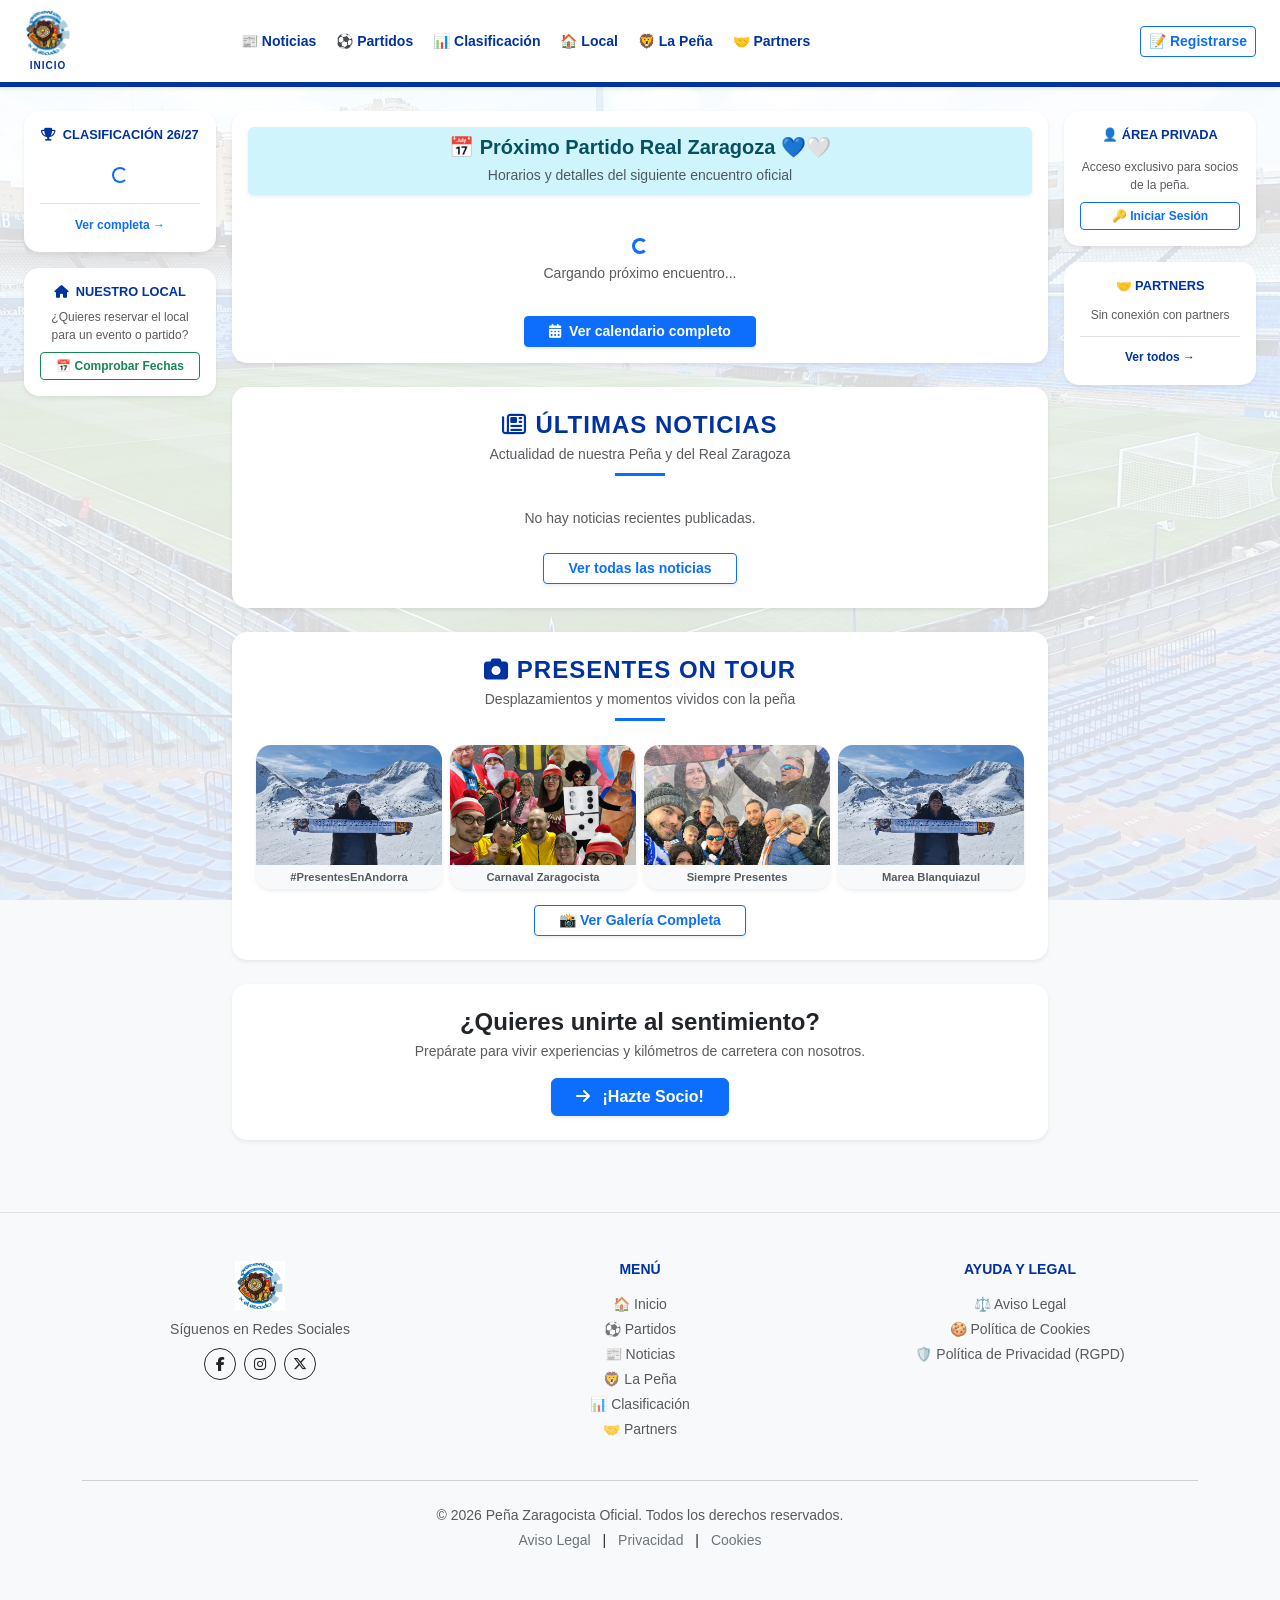
==== commit 26281f93: "Preparar backend y frontend para producción en Render" ====
--- a/frontend/index.html
+++ b/frontend/index.html
@@ -205,10 +205,16 @@
     <script src="js/components/header.js"></script>
     <script src="js/components/footer.js"></script>
     <script src="js/app.js"></script>
+    <script src="js/partners.js"></script>
 
     <script>
         document.addEventListener("DOMContentLoaded", async () => {
-            const urlBackend = typeof BACKEND_URL !== "undefined" ? BACKEND_URL : "http://localhost:8000";
+            // --- LÓGICA HÍBRIDA INTELIGENTE PARA LA PORTADA ---
+            const urlBackend = typeof BACKEND_URL !== "undefined" 
+                ? BACKEND_URL 
+                : (window.location.hostname === "localhost" || window.location.hostname === "127.0.0.1" 
+                    ? "http://localhost:8000" 
+                    : "");
 
             // 1. SESIÓN DE SOCIO
             const panelAnonimo = document.getElementById("panel-anonimo");
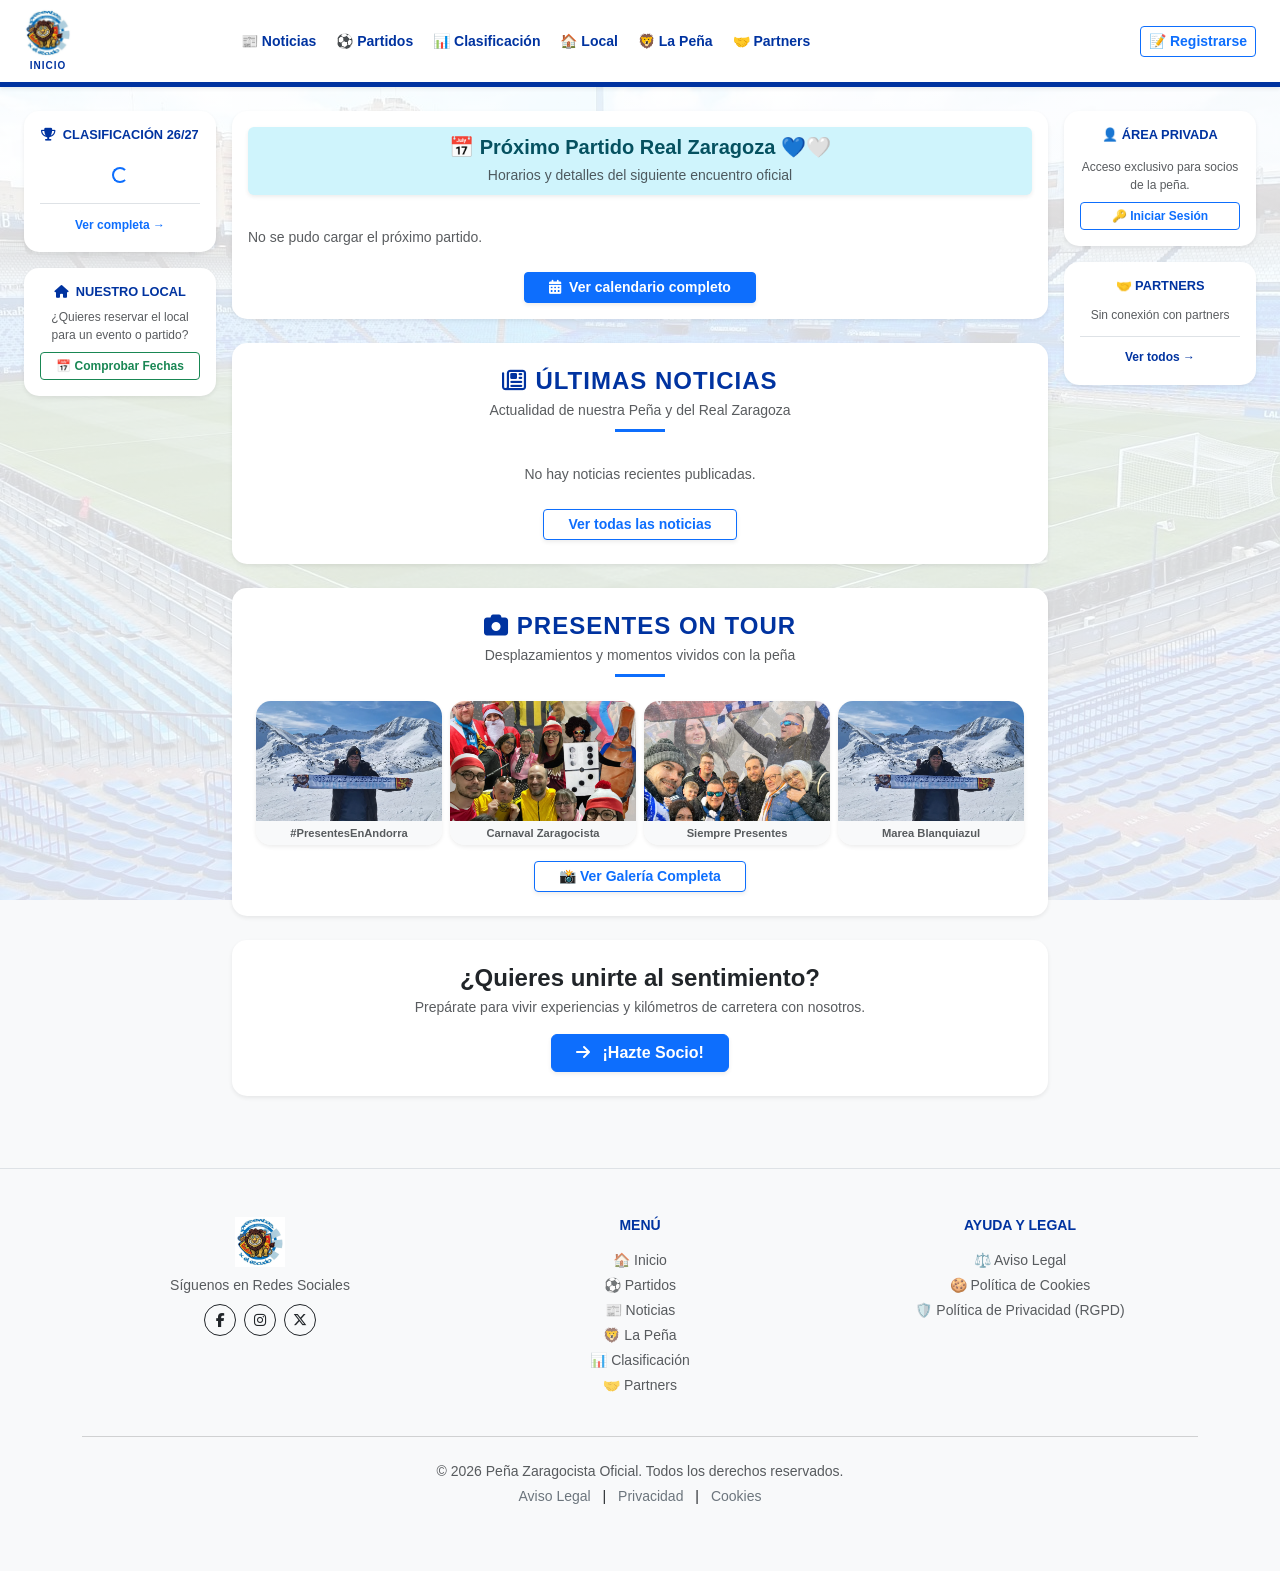
==== commit 3289deef: "Diagnostico sincronizacion partidos" ====
--- a/frontend/index.html
+++ b/frontend/index.html
@@ -83,7 +83,6 @@
                         </div>
 
                         <div id="contenedor-noticias" class="row g-3 justify-content-center">
-                            <!-- Se rellenará desde JS o mostrará mensaje por defecto -->
                             <div class="col-12 text-center text-muted small py-2">
                                 No hay noticias recientes publicadas.
                             </div>
@@ -202,14 +201,13 @@
     <div id="footer-placeholder"></div>
 
     <script src="https://cdn.jsdelivr.net/npm/bootstrap@5.3.3/dist/js/bootstrap.bundle.min.js"></script>
-    <script src="js/components/header.js"></script>
-    <script src="js/components/footer.js"></script>
+    <script src="js/components/header.js" onerror="this.onerror=null; this.src='components/header.js';"></script>
+    <script src="js/components/footer.js" onerror="this.onerror=null; this.src='components/footer.js';"></script>
     <script src="js/app.js"></script>
     <script src="js/partners.js"></script>
 
     <script>
         document.addEventListener("DOMContentLoaded", async () => {
-            // --- LÓGICA HÍBRIDA INTELIGENTE PARA LA PORTADA ---
             const urlBackend = typeof BACKEND_URL !== "undefined" 
                 ? BACKEND_URL 
                 : (window.location.hostname === "localhost" || window.location.hostname === "127.0.0.1" 
@@ -239,56 +237,54 @@
                 });
             }
 
+            
             // 2. PRÓXIMO PARTIDO DINÁMICO EN LA PORTADA
             const contenedorProximo = document.getElementById("contenedor-proximo-partido");
+
             if (contenedorProximo) {
                 try {
                     const res = await fetch(`${urlBackend}/partidos-zaragoza`);
-                    if (res.ok) {
-                        const data = await res.json();
-                        const partidos = data.partidos || [];
-                        
-                        // Buscar el primer partido pendiente (NS o que no haya terminado)
-                        const proximo = partidos.find(p => p.fixture?.status?.short === 'NS') || partidos[0];
-
-                        if (proximo) {
-                            const local = proximo.teams?.home?.name || "Real Zaragoza";
-                            const visitante = proximo.teams?.away?.name || "Rival";
-                            const escLocal = proximo.teams?.home?.logo || "";
-                            const escVisitante = proximo.teams?.away?.logo || "";
-                            const round = proximo.league?.round?.replace(/[^0-9]/g, '') || '1';
-                            
-                            const fechaObj = proximo.fixture?.date ? new Date(proximo.fixture.date) : null;
-                            const fecha = fechaObj ? fechaObj.toLocaleDateString('es-ES') : 'Fecha pendiente';
-                            const hora = fechaObj ? fechaObj.toLocaleTimeString([], { hour: '2-digit', minute: '2-digit' }) : '';
-
-                            contenedorProximo.innerHTML = `
-                                <div class="col-12 col-md-8">
-                                    <div class="card border rounded p-2 bg-light text-center shadow-sm">
-                                        <div class="d-flex justify-content-between align-items-center mb-1">
-                                            <span class="badge bg-primary style-lh-sm" style="font-size: 0.65rem;">Jornada ${round}</span>
-                                            <span class="badge bg-warning text-dark" style="font-size: 0.65rem;">Próximo Encuentro</span>
-                                        </div>
-                                        <div class="d-flex align-items-center justify-content-center gap-3 my-2">
-                                            <div class="text-center" style="width: 40%;">
-                                                ${escLocal ? `<img src="${escLocal}" width="28" height="28" alt="logo">` : ''}
-                                                <div class="fw-bold text-dark text-truncate small">${local}</div>
-                                            </div>
-                                            <div class="fw-bold text-primary fs-5">VS</div>
-                                            <div class="text-center" style="width: 40%;">
-                                                ${escVisitante ? `<img src="${escVisitante}" width="28" height="28" alt="logo">` : ''}
-                                                <div class="fw-bold text-dark text-truncate small">${visitante}</div>
-                                            </div>
-                                        </div>
-                                        <div class="border-top pt-1 text-muted small" style="font-size: 0.75rem;">
-                                            <i class="far fa-calendar-alt me-1"></i>${fecha} ${hora ? `| ${hora} h` : ''}
-                                        </div>
+                    if (!res.ok) throw new Error("Error API");
+
+                    const data = await res.json();
+                    const ahora = new Date();
+
+                    const proximo = (data.partidos || [])
+                        .filter(p => p.fixture?.status?.short === "NS" && new Date(p.fixture.date) >= ahora)
+                        .sort((a, b) => new Date(a.fixture.date) - new Date(b.fixture.date))[0];
+
+                    if (!proximo) {
+                        contenedorProximo.innerHTML = '<div class="col-12 text-center text-muted py-3">No hay próximos partidos pendientes.</div>';
+                    } else {
+                        const local = proximo.teams?.home?.name || "Real Zaragoza";
+                        const visitante = proximo.teams?.away?.name || "Rival";
+                        const escLocal = proximo.teams?.home?.logo || "";
+                        const escVisitante = proximo.teams?.away?.logo || "";
+                        const round = proximo.league?.round?.replace(/[^0-9]/g, '') || '1';
+                        const fechaObj = new Date(proximo.fixture.date);
+                        const fecha = fechaObj.toLocaleDateString('es-ES');
+                        const hora = fechaObj.toLocaleTimeString('es-ES', { hour: '2-digit', minute: '2-digit' });
+
+                        contenedorProximo.innerHTML = `
+                            <div class="col-12 col-md-8">
+                                <div class="card border rounded p-2 bg-light text-center shadow-sm">
+                                    <div class="d-flex justify-content-between align-items-center mb-1">
+                                        <span class="badge bg-primary style-lh-sm" style="font-size:0.65rem;">Jornada ${round}</span>
+                                        <span class="badge bg-warning text-dark" style="font-size:0.65rem;">Próximo Encuentro</span>
+                                    </div>
+                                    <div class="d-flex align-items-center justify-content-center gap-3 my-2">
+                                        <div class="text-center" style="width:40%;">${escLocal ? `<img src="${escLocal}" width="28" height="28" alt="logo">` : ''}<div class="fw-bold text-dark text-truncate small">${local}</div></div>
+                                        <div class="fw-bold text-primary fs-5">VS</div>
+                                        <div class="text-center" style="width:40%;">${escVisitante ? `<img src="${escVisitante}" width="28" height="28" alt="logo">` : ''}<div class="fw-bold text-dark text-truncate small">${visitante}</div></div>
+                                    </div>
+                                    <div class="border-top pt-1 text-muted small" style="font-size:0.75rem;">
+                                        <i class="far fa-calendar-alt me-1"></i>${fecha} | ${hora} h
                                     </div>
                                 </div>
-                            `;
-                        }
+                            </div>`;
                     }
                 } catch (e) {
+                    console.error("Error cargando próximo partido:", e);
                     contenedorProximo.innerHTML = '<div class="text-muted small py-2">No se pudo cargar el próximo partido.</div>';
                 }
             }
@@ -376,10 +372,8 @@
                                 const titulo = noticia.titulo || noticia.title || "Noticia Zaragocista";
                                 const enlace = noticia.link || noticia.url || noticia.enlace || `noticias.html?id=${noticia.id || ''}`;
                                 
-                                // 1. Buscador de imagen con extracción de HTML como respaldo
                                 let imagen = noticia.imagen_url || noticia.imagen || noticia.image || noticia.thumbnail || noticia.enclosure?.url || noticia.media_thumbnail?.url || "";
                                 
-                                // Si no hay campo explícito de imagen, busca la primera <img> del contenido/descripción del RSS
                                 if (!imagen) {
                                     const htmlContent = noticia.content || noticia.description || noticia["content:encoded"] || "";
                                     const match = htmlContent.match(/<img[^>]+src=["']([^"']+)["']/i);
@@ -388,12 +382,10 @@
                                     }
                                 }
 
-                                // Si sigue sin encontrar nada, usa la imagen por defecto
                                 if (!imagen) {
                                     imagen = "assets/logo.png";
                                 }
 
-                                // 2. Formato de Fecha
                                 let fechaStr = "Reciente";
                                 const rawFecha = noticia.fecha || noticia.pubDate || noticia.published_at;
                                 if (rawFecha) {
@@ -410,8 +402,8 @@
                                         <div class="card h-100 border-0 shadow-sm overflow-hidden text-start rounded-3">
                                             <div style="height: 110px; overflow: hidden; background-color: #e9ecef; position: relative;">
                                                 <img src="${imagen}" class="card-img-top img-fluid" alt="${titulo}" 
-                                                     style="object-fit: cover; height: 100%; width: 100%;"
-                                                     onerror="this.onerror=null; this.src='assets/logo.png';">
+                                                   style="object-fit: cover; height: 100%; width: 100%;"
+                                                   onerror="this.onerror=null; this.src='assets/logo.png';">
                                                 <span class="badge bg-primary position-absolute top-0 start-0 m-2 shadow-sm" style="font-size: 0.6rem; opacity: 0.90;">
                                                     ${fuente}
                                                 </span>
